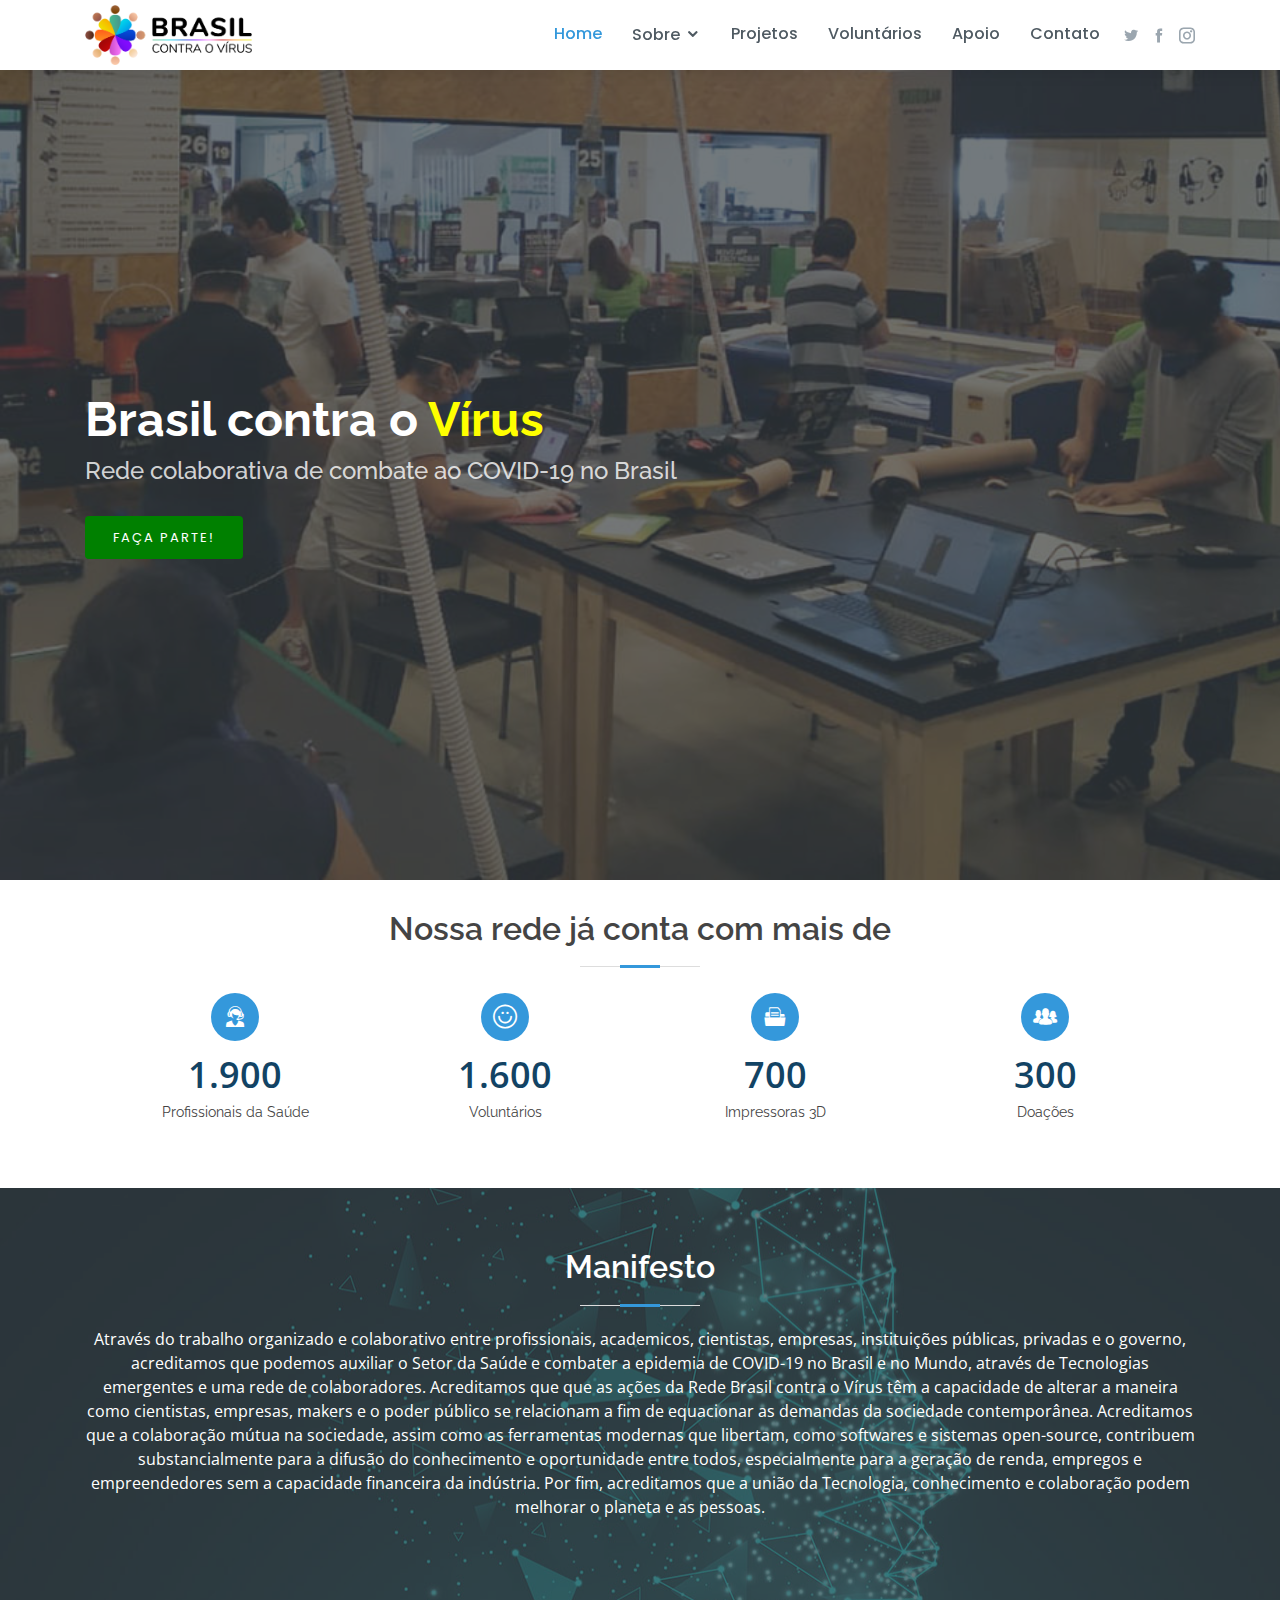
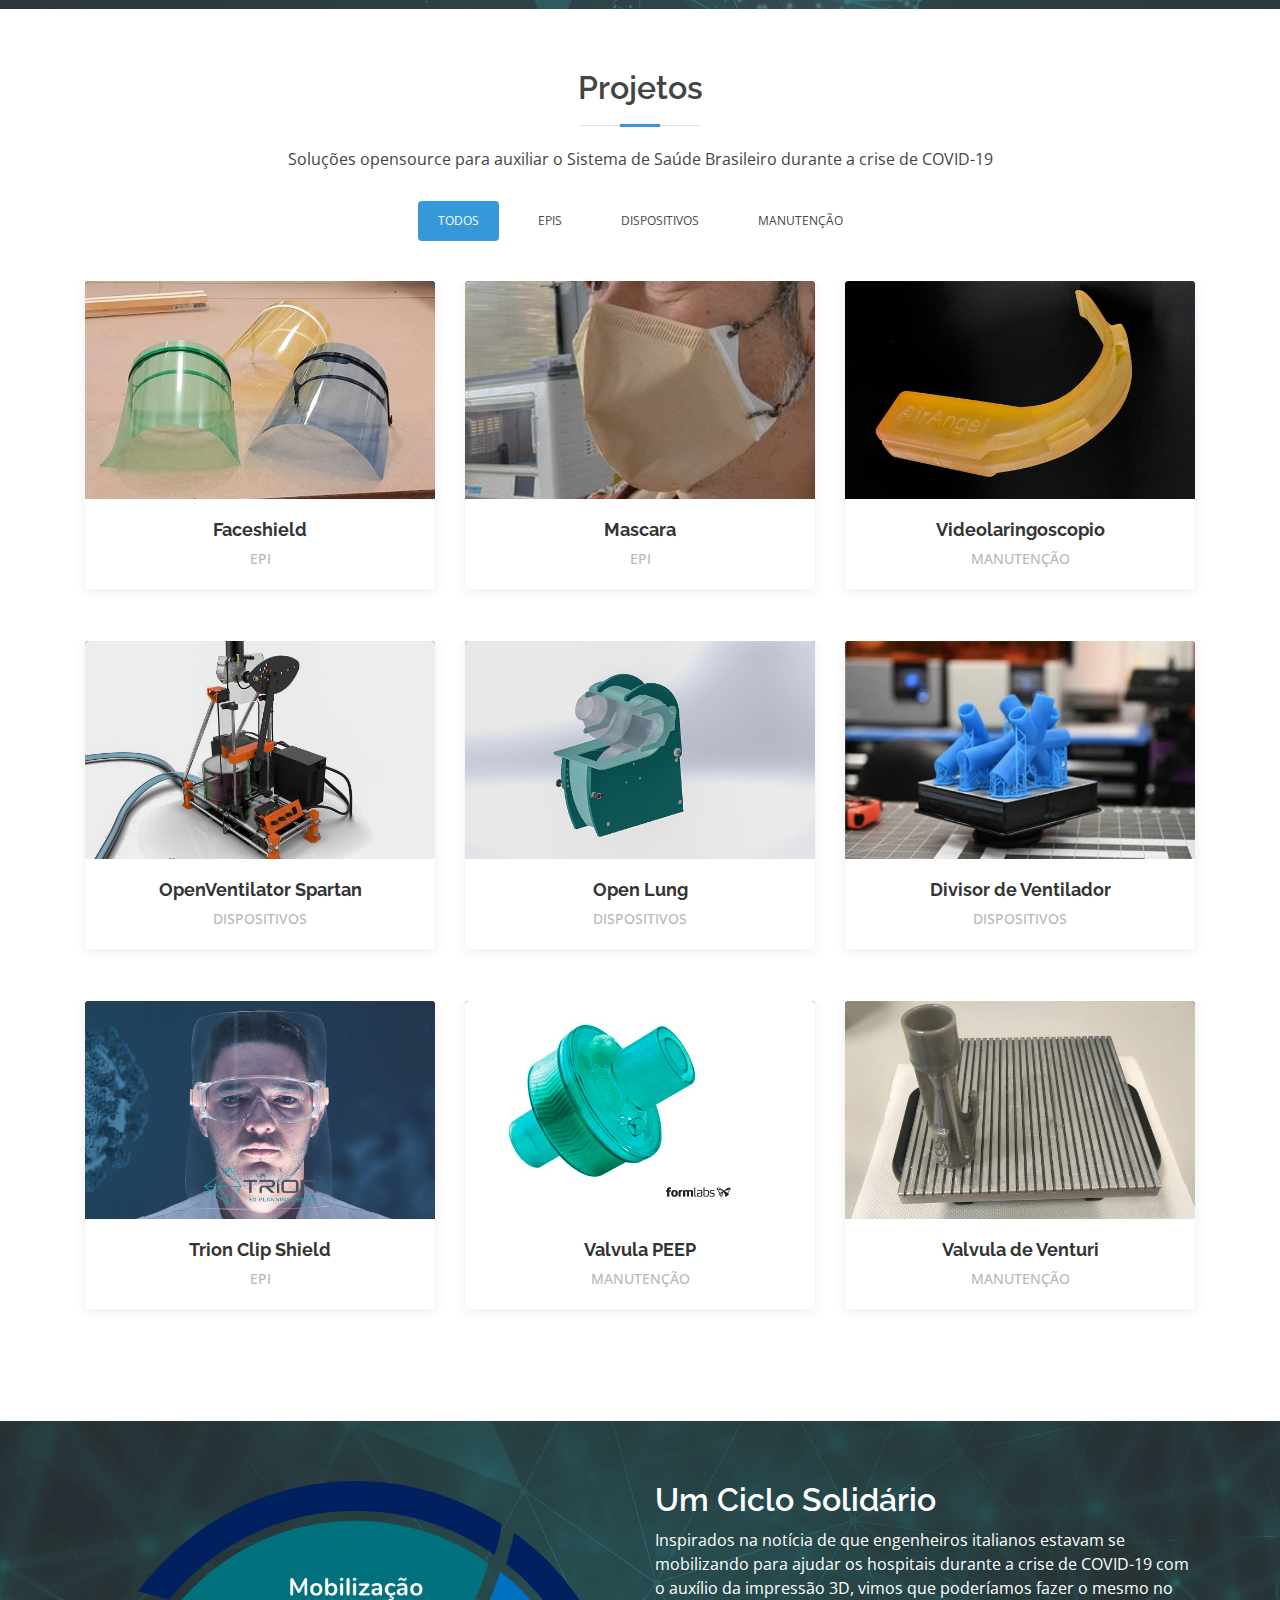
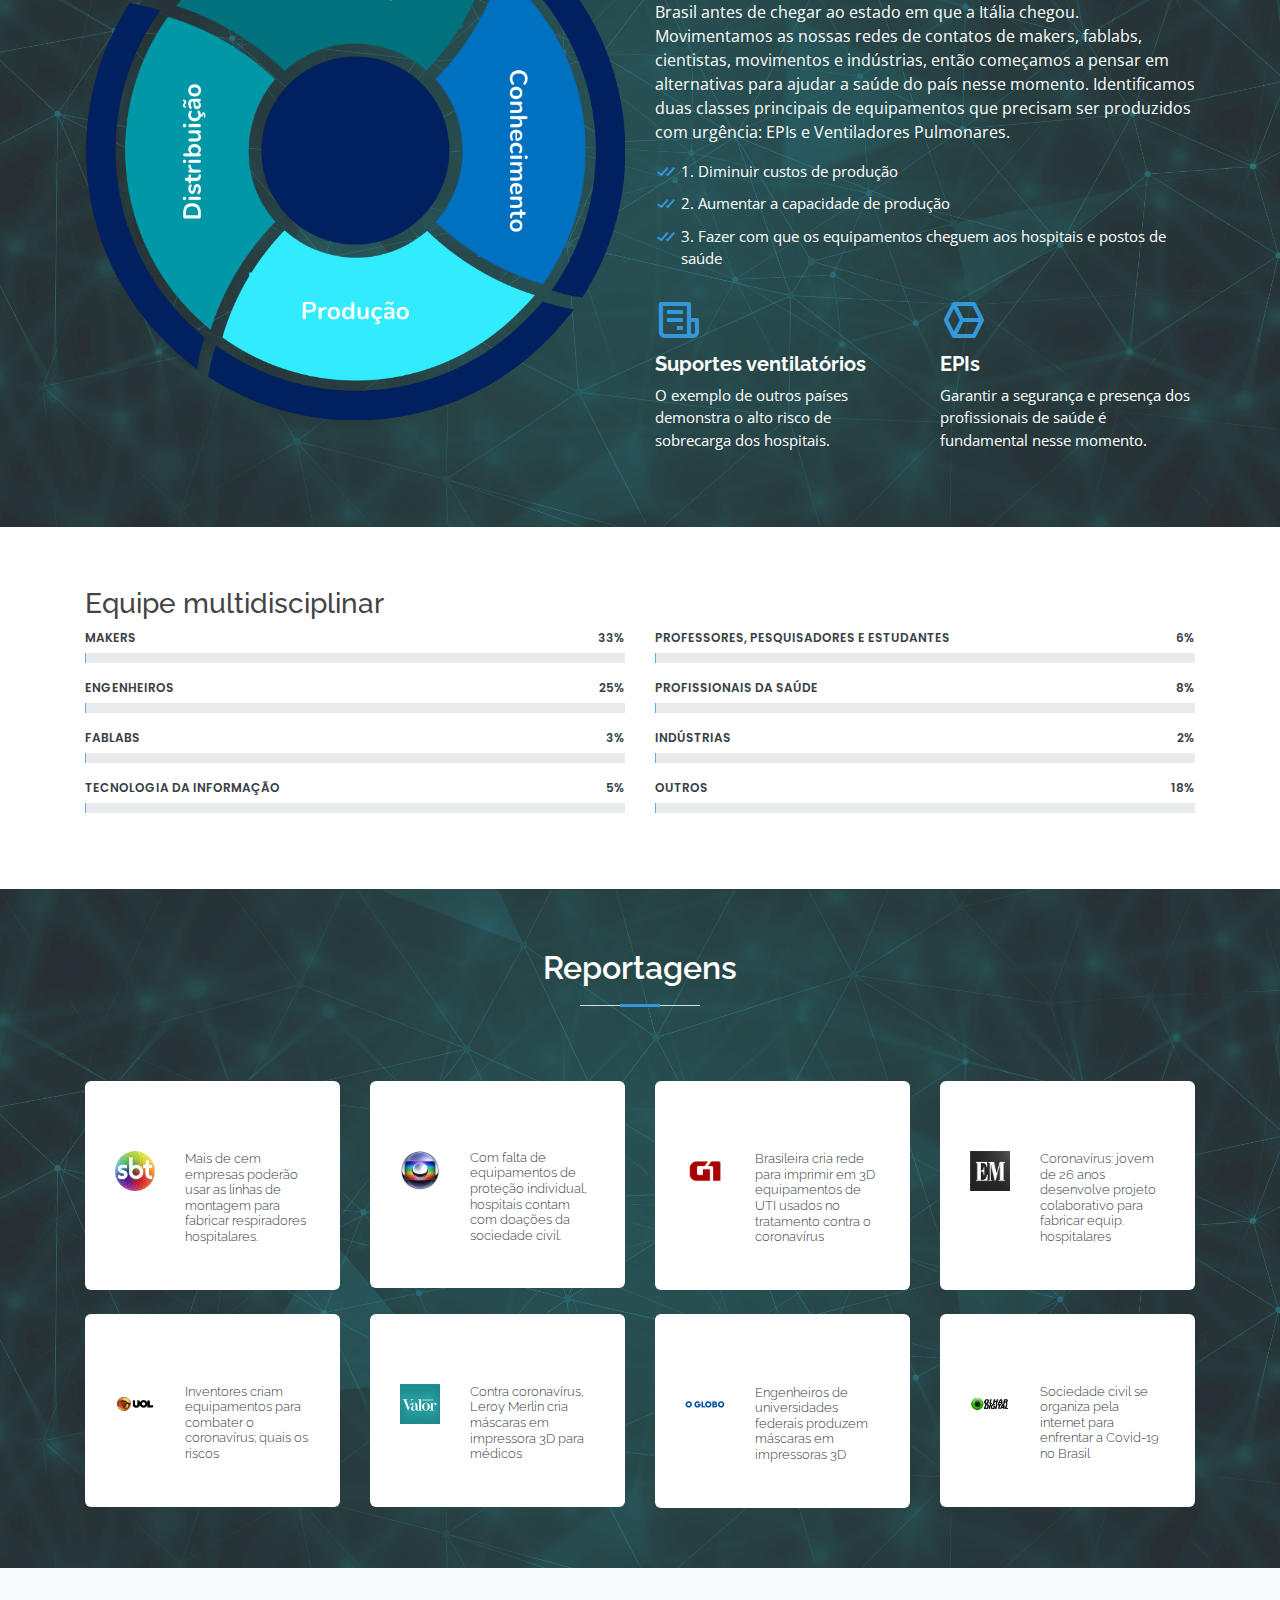
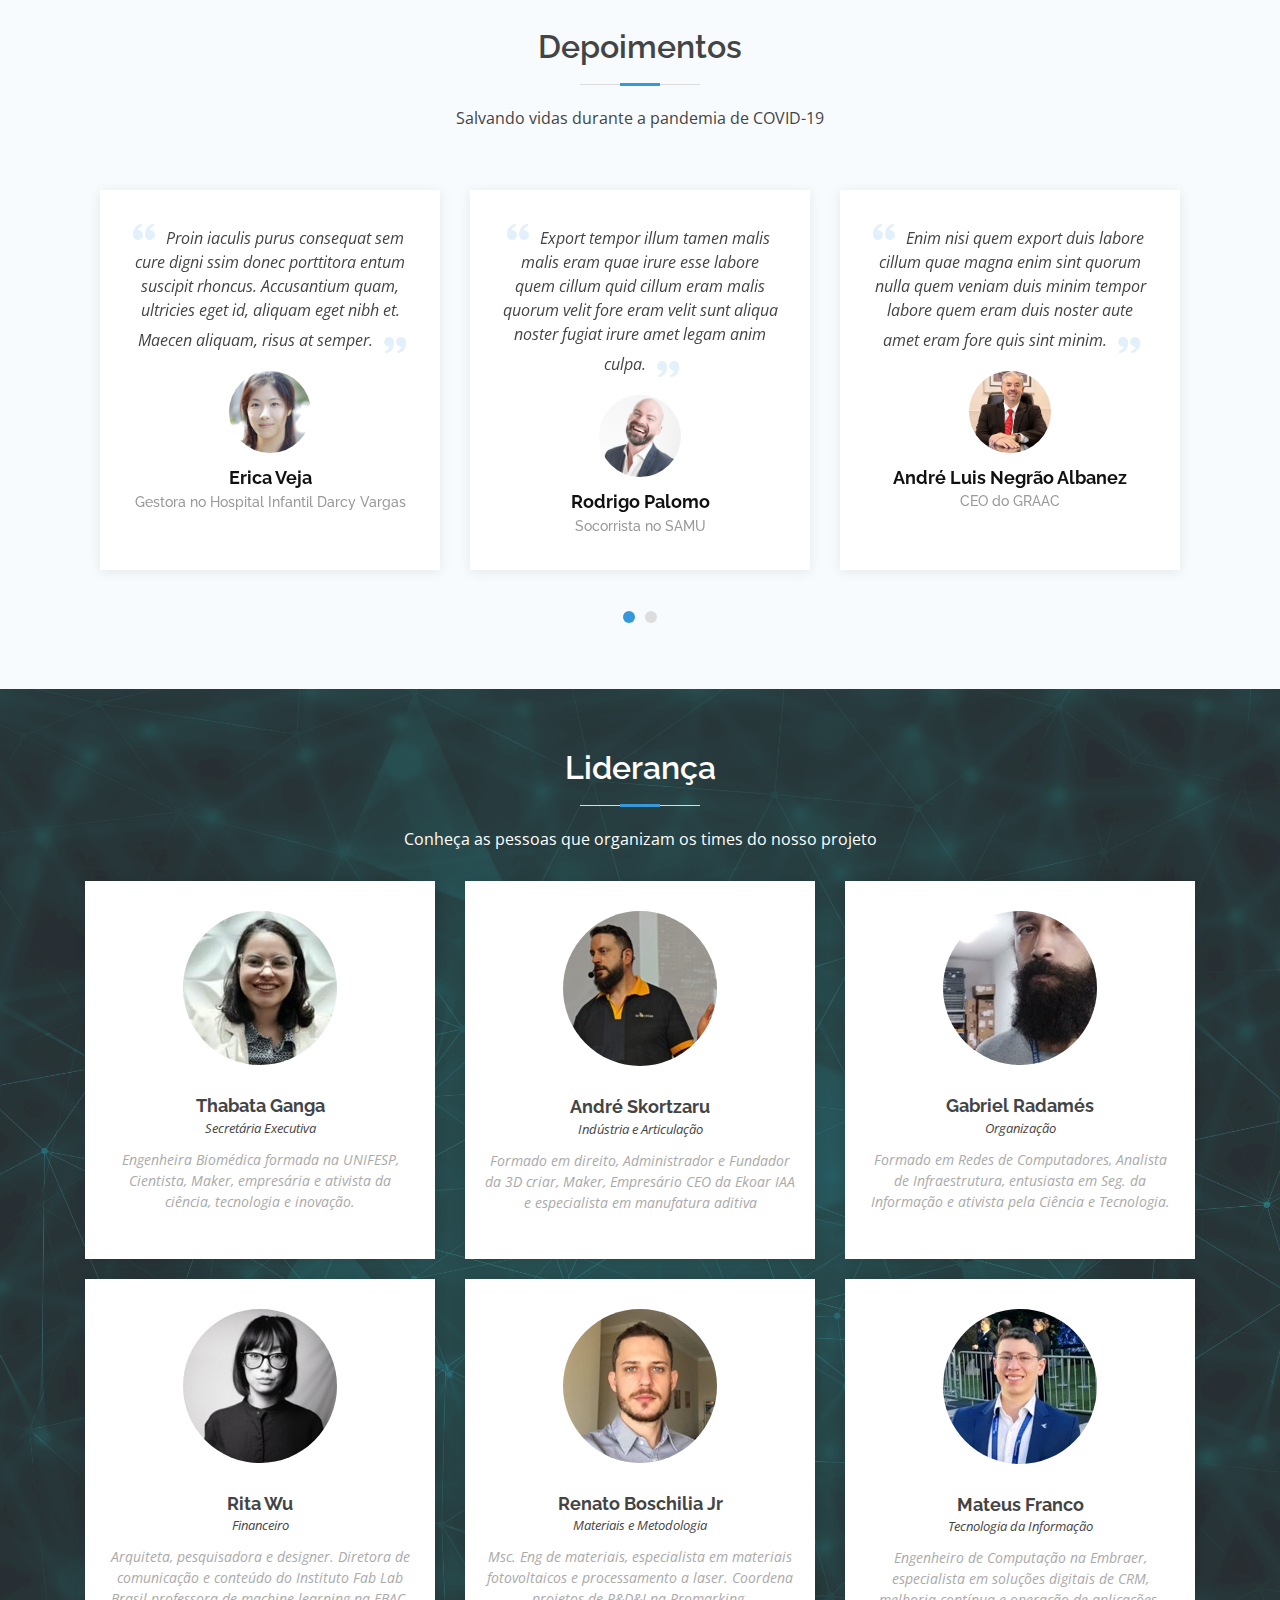
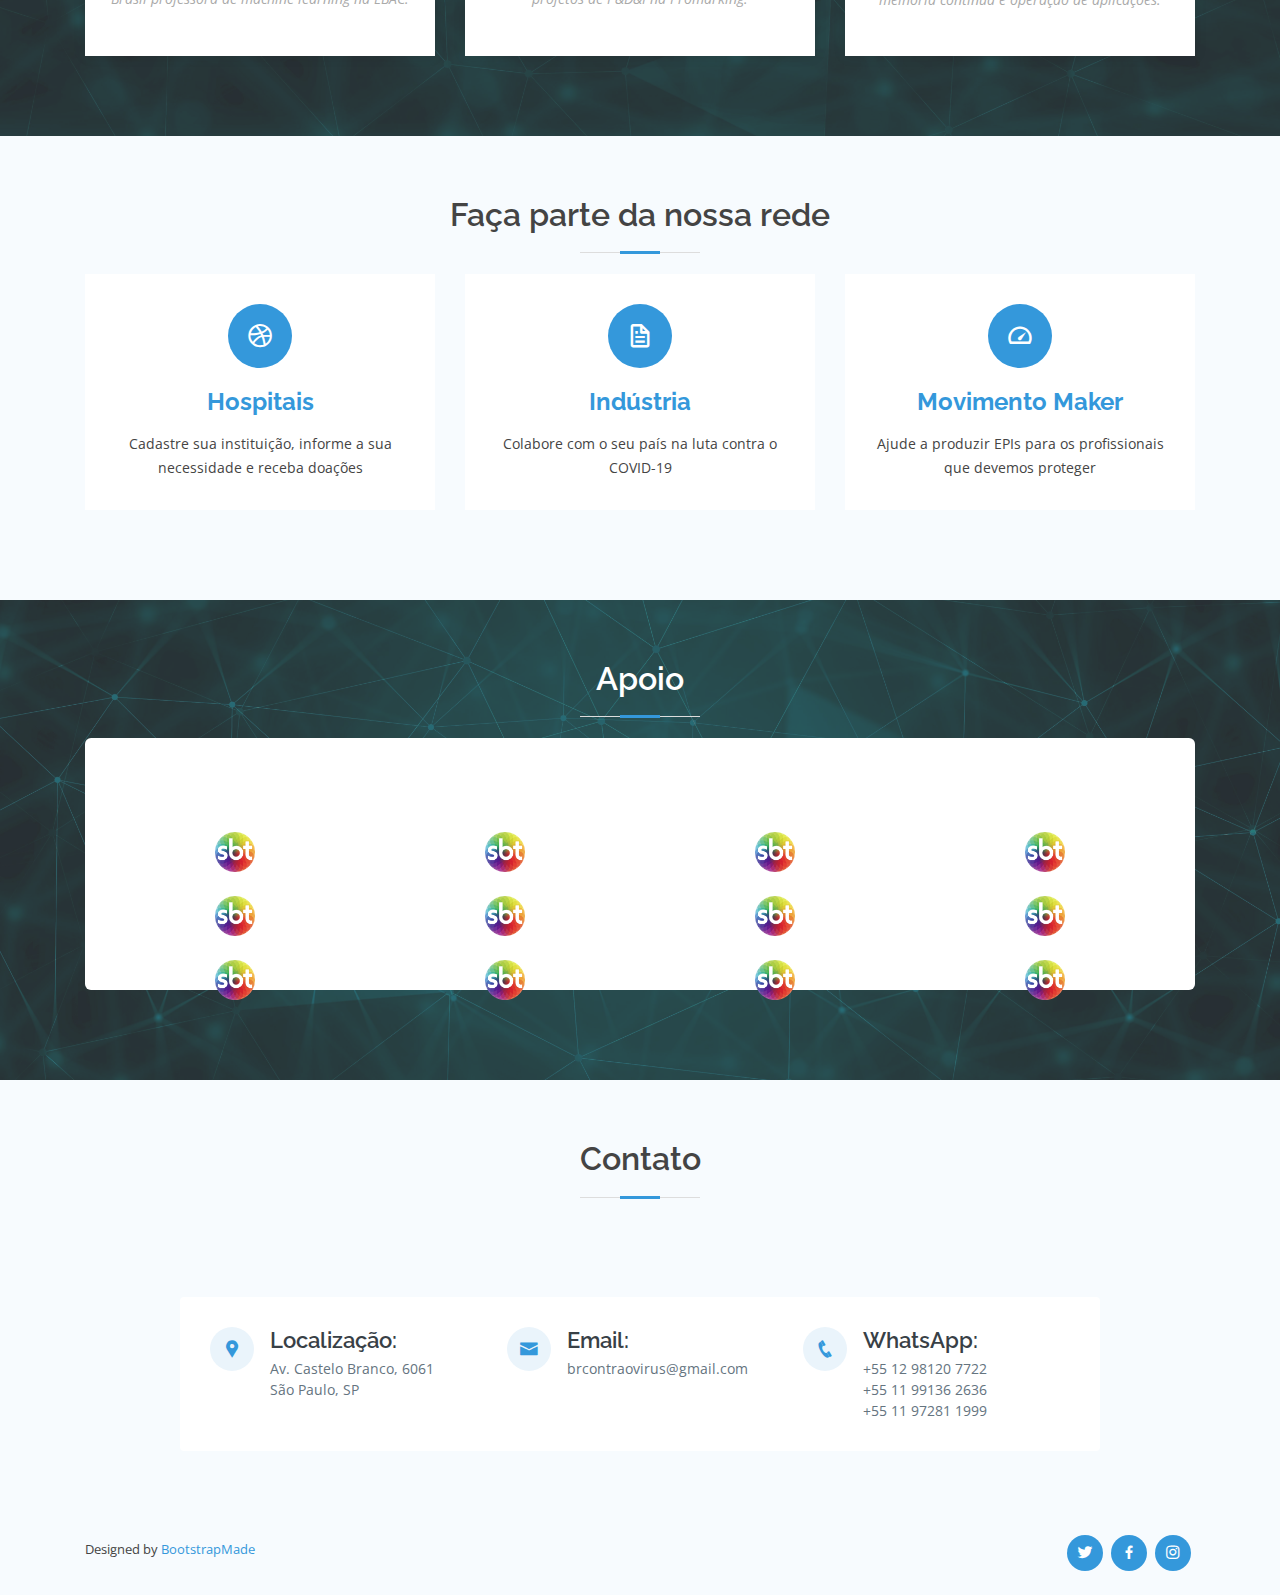
==== index.html @ b806e7dd "primeiro commit" ====
<!DOCTYPE html>
<html lang="en">

<head>
  <meta charset="utf-8">
  <meta content="width=device-width, initial-scale=1.0" name="viewport">

  <title>Lumia Bootstrap Template - Index</title>
  <meta content="" name="descriptison">
  <meta content="" name="keywords">

  <!-- Favicons -->
  <link href="assets/img/favicon.png" rel="icon">
  <link href="assets/img/apple-touch-icon.png" rel="apple-touch-icon">

  <!-- Google Fonts -->
  <link href="https://fonts.googleapis.com/css?family=Open+Sans:300,300i,400,400i,600,600i,700,700i|Raleway:300,300i,400,400i,500,500i,600,600i,700,700i|Poppins:300,300i,400,400i,500,500i,600,600i,700,700i" rel="stylesheet">

  <!-- Vendor CSS Files -->
  <link href="assets/vendor/bootstrap/css/bootstrap.min.css" rel="stylesheet">
  <link href="assets/vendor/icofont/icofont.min.css" rel="stylesheet">
  <link href="assets/vendor/boxicons/css/boxicons.min.css" rel="stylesheet">
  <link href="assets/vendor/animate.css/animate.min.css" rel="stylesheet">
  <link href="assets/vendor/venobox/venobox.css" rel="stylesheet">
  <link href="assets/vendor/owl.carousel/assets/owl.carousel.min.css" rel="stylesheet">

  <!-- Template Main CSS File -->
  <link href="assets/css/style.css" rel="stylesheet">

  <!-- =======================================================
  * Template Name: Lumia - v2.0.0
  * Template URL: https://bootstrapmade.com/lumia-bootstrap-business-template/
  * Author: BootstrapMade.com
  * License: https://bootstrapmade.com/license/
  ======================================================== -->
</head>

<body>

  <!-- ======= Header ======= -->
  <header id="header" class="fixed-top d-flex align-items-center">
    <div class="container d-flex align-items-center">

      <div class="logo mr-auto">

        <!-- Uncomment below if you prefer to use an image logo -->
        <a href="index.html"><img src="assets/img/logo_2.png" alt="" class="img-fluid"></a>
      </div>

      <nav class="nav-menu d-none d-lg-block">
        <ul>
          <li class="active"><a href="#header">Home</a></li>
          <li class="drop-down"><a href="">Sobre</a>
            <ul>
              <li><a href="#numeros">Números</a></li>
              <li><a href="#manifesto">Manifesto</a></li>
              <li><a href="#testimonials">Depoimentos</a></li>
              <li><a href="#team">Time</a></li>
            </ul>
          <li><a href="#projetos">Projetos</a></li>
          <li><a href="#voluntarios">Voluntários</a></li>
          <li><a href="#apoio">Apoio</a></li>  
          <li><a href="#contato">Contato</a></li>

        </ul>
      </nav><!-- .nav-menu -->

      <div class="header-social-links">
        <a href="https://twitter.com/brcontraovirus" target="_blank" class="twitter"><i class="icofont-twitter"></i></a>
        <a href="https://www.facebook.com/Brcontraovirus" target="_blank" class="facebook"><i class="icofont-facebook"></i></a>
        <a href="https://www.instagram.com/brcontraovirus/" target="_blank" class="instagram"><i class="icofont-instagram"></i></a>
      </div>

    </div>
  </header><!-- End Header -->

  <!-- ======= Hero Section ======= -->
  <section id="hero" class="d-flex flex-column justify-content-center align-items-center">
    <div class="container text-center text-md-left" data-aos="fade-up">
      <h1>Brasil contra o <span>Vírus</span></h1>
      <h2>Rede colaborativa de combate ao COVID-19 no Brasil</h2>
      <a href="#voluntarios" class="btn-get-started scrollto">Faça parte!</a>
    </div>
  </section><!-- End Hero -->

  <main id="main">

    <!-- Numeros -->

    <section id="numeros" class="counts ">
      <div class="container">
        <div class="container">
          <div class="section-title" id="números">
            <h2>Nossa rede já conta com mais de</h2>
          </div>
        <div class="container">

          <div class="row">

            <div class="col-lg-3 col-6 mt-5 mt-lg-0">
              <div class="count-box">
                <i class="icofont-live-support"></i>
                <span data-toggle="counter-up">1.900</span>
                <p>Profissionais da Saúde</p>
              </div>
            </div>

            <div class="col-lg-3 col-6">
              <div class="count-box">
                <i class="icofont-simple-smile"></i>
                <span data-toggle="counter-up">1.600</span>
                <p>Voluntários</p>
              </div>
            </div>

            <div class="col-lg-3 col-6">
              <div class="count-box">
                <i class="icofont-document-folder"></i>
                <span data-toggle="counter-up">700</span>
                <p>Impressoras 3D</p>
              </div>
            </div>

            <div class="col-lg-3 col-6 mt-5 mt-lg-0">
              <div class="count-box">
                <i class="icofont-users-alt-5"></i>
                <span data-toggle="counter-up">300</span>
                <p>Doações</p>
              </div>
            </div>
          </div>
        </div>
      </div>
    </section>

    <!-- Fim dos números -->

    <!-- ======= Manifesto ======= -->
    <section id="manifesto" class="manifesto">
      <div class="container">

        <div class="section-title">
          <h2>Manifesto</h2>
          <p>Através do trabalho organizado e colaborativo entre profissionais, academicos, 
            cientistas, empresas, instituições públicas, privadas e o governo, acreditamos 
            que podemos auxiliar o Setor da Saúde e combater a epidemia de COVID-19 no Brasil 
            e no Mundo, através de Tecnologias emergentes e uma rede de colaboradores. 
            Acreditamos que que as ações da Rede Brasil contra o Vírus têm a capacidade 
            de alterar a maneira como cientistas, empresas, makers e o poder público se relacionam
            a fim de equacionar as demandas da sociedade contemporânea. Acreditamos que a 
            colaboração mútua na sociedade, assim como as ferramentas modernas que libertam, 
            como softwares e sistemas open-source, contribuem substancialmente para a difusão 
            do conhecimento e oportunidade entre todos, especialmente para a geração de renda, 
            empregos e empreendedores sem a capacidade financeira da indústria. 
            Por fim, acreditamos que a união da Tecnologia, conhecimento e colaboração 
            podem melhorar o planeta e as pessoas.</p>
        </div>
      </div>
    </section><!-- Manifesto -->

     <!-- ======= Projetos ======= -->
     <section id="projetos" class="portfolio">
      <div class="container">

        <div class="section-title">
          <h2>Projetos</h2>
          <p>Soluções opensource para auxiliar o Sistema de Saúde Brasileiro durante a crise de COVID-19</p>
        </div>

        <div class="row">
          <div class="col-lg-12">
            <ul id="portfolio-flters">
              <li data-filter="*" class="filter-active">Todos</li>
              <li data-filter=".filter-app">EPIs</li>
              <li data-filter=".filter-card">Dispositivos</li>
              <li data-filter=".filter-web">Manutenção</li>
            </ul>
          </div>
        </div>

        <div class="row portfolio-container">

          <div class="col-lg-4 col-md-6 portfolio-item filter-app wow fadeInUp">
            <div class="portfolio-wrap">
              <figure>
                <img src="assets/img/portfolio/faceshield.jpg" class="img-fluid" alt="">
                <a href="assets/img/portfolio/faceshield.jpg" data-gall="portfolioGallery" class="link-preview venobox" title="Preview"><i class="bx bx-plus"></i></a>
                <a href="portfolio-details.html" class="link-details" title="More Details"><i class="bx bx-link"></i></a>
              </figure>

              <div class="portfolio-info">
                <h4><a href="portfolio-details.html">Faceshield</a></h4>
                <p>EPI</p>
              </div>
            </div>
          </div>

          <div class="col-lg-4 col-md-6 portfolio-item filter-app wow fadeInUp" data-wow-delay="0.1s">
            <div class="portfolio-wrap">
              <figure>
                <img src="assets/img/portfolio/mascara.jpg" class="img-fluid" alt="">
                <a href="assets/img/portfolio/mascara.jpg" class="link-preview venobox" data-gall="portfolioGallery" title="Preview"><i class="bx bx-plus"></i></a>
                <a href="portfolio-details.html" class="link-details" title="More Details"><i class="bx bx-link"></i></a>
              </figure>

              <div class="portfolio-info">
                <h4><a href="portfolio-details.html">Mascara</a></h4>
                <p>EPI</p>
              </div>
            </div>
          </div>

          <div class="col-lg-4 col-md-6 portfolio-item filter-web wow fadeInUp" data-wow-delay="0.2s">
            <div class="portfolio-wrap">
              <figure>
                <img src="assets/img/portfolio/videolaringo.jpg" class="img-fluid" alt="">
                <a href="assets/img/portfolio/videolaringo.jpg" class="link-preview venobox" data-gall="portfolioGallery" title="Preview"><i class="bx bx-plus"></i></a>
                <a href="portfolio-details.html" class="link-details" title="More Details"><i class="bx bx-link"></i></a>
              </figure>

              <div class="portfolio-info">
                <h4><a href="portfolio-details.html">Videolaringoscopio</a></h4>
                <p>Manutenção</p>
              </div>
            </div>
          </div>

          <div class="col-lg-4 col-md-6 portfolio-item filter-card wow fadeInUp">
            <div class="portfolio-wrap">
              <figure>
                <img src="assets/img/portfolio/spartan.jpg" class="img-fluid" alt="">
                <a href="assets/img/portfolio/spartan.jpg" class="link-preview venobox" data-gall="portfolioGallery" title="Preview"><i class="bx bx-plus"></i></a>
                <a href="portfolio-details.html" class="link-details" title="More Details"><i class="bx bx-link"></i></a>
              </figure>

              <div class="portfolio-info">
                <h4><a href="portfolio-details.html">OpenVentilator Spartan</a></h4>
                <p>Dispositivos</p>
              </div>
            </div>
          </div>

          <div class="col-lg-4 col-md-6 portfolio-item filter-card wow fadeInUp" data-wow-delay="0.1s">
            <div class="portfolio-wrap">
              <figure>
                <img src="assets/img/portfolio/openlung.jpg" class="img-fluid" alt="">
                <a href="assets/img/portfolio/openlung.jpg" class="link-preview venobox" data-gall="portfolioGallery" title="Preview"><i class="bx bx-plus"></i></a>
                <a href="portfolio-details.html" class="link-details" title="More Details"><i class="bx bx-link"></i></a>
              </figure>

              <div class="portfolio-info">
                <h4><a href="portfolio-details.html">Open Lung</a></h4>
                <p>Dispositivos</p>
              </div>
            </div>
          </div>

          <div class="col-lg-4 col-md-6 portfolio-item filter-card wow fadeInUp" data-wow-delay="0.2s">
            <div class="portfolio-wrap">
              <figure>
                <img src="assets/img/portfolio/divisor.jpg" class="img-fluid" alt="">
                <a href="assets/img/portfolio/divisor.jpg" class="link-preview venobox" data-gall="portfolioGallery" title="Preview"><i class="bx bx-plus"></i></a>
                <a href="portfolio-details.html" class="link-details" title="More Details"><i class="bx bx-link"></i></a>
              </figure>

              <div class="portfolio-info">
                <h4><a href="portfolio-details.html">Divisor de Ventilador</a></h4>
                <p>Dispositivos</p>
              </div>
            </div>
          </div>

          <div class="col-lg-4 col-md-6 portfolio-item filter-app wow fadeInUp">
            <div class="portfolio-wrap">
              <figure>
                <img src="assets/img/portfolio/trion.jpg" class="img-fluid" alt="">
                <a href="assets/img/portfolio/trion.jpg" class="link-preview venobox" data-gall="portfolioGallery" title="Preview"><i class="bx bx-plus"></i></a>
                <a href="portfolio-details.html" class="link-details" title="More Details"><i class="bx bx-link"></i></a>
              </figure>

              <div class="portfolio-info">
                <h4><a href="portfolio-details.html">Trion Clip Shield</a></h4>
                <p>EPI</p>
              </div>
            </div>
          </div>

          <div class="col-lg-4 col-md-6 portfolio-item filter-web wow fadeInUp" data-wow-delay="0.1s">
            <div class="portfolio-wrap">
              <figure>
                <img src="assets/img/portfolio/valvula.jpg" class="img-fluid" alt="">
                <a href="assets/img/portfolio/valvula.jpg" class="link-preview venobox" data-gall="portfolioGallery" title="Preview"><i class="bx bx-plus"></i></a>
                <a href="portfolio-details.html" class="link-details" title="More Details"><i class="bx bx-link"></i></a>
              </figure>

              <div class="portfolio-info">
                <h4><a href="portfolio-details.html">Valvula PEEP</a></h4>
                <p>Manutenção</p>
              </div>
            </div>
          </div>

          <div class="col-lg-4 col-md-6 portfolio-item filter-web wow fadeInUp" data-wow-delay="0.2s">
            <div class="portfolio-wrap">
              <figure>
                <img src="assets/img/portfolio/venturi.jpg" class="img-fluid" alt="">
                <a href="assets/img/portfolio/venturi.jpg" class="link-preview venobox" data-gall="portfolioGallery" title="Preview"><i class="bx bx-plus"></i></a>
                <a href="portfolio-details.html" class="link-details" title="More Details"><i class="bx bx-link"></i></a>
              </figure>

              <div class="portfolio-info">
                <h4><a href="portfolio-details.html">Valvula de Venturi</a></h4>
                <p>Manutenção</p>
              </div>
            </div>
          </div>

        </div>

      </div>
    </section><!-- End Portfolio Section -->

    <!-- ======= About Section ======= -->
    <section id="about" class="about">
      <div class="container">

        <div class="row">
          <div class="col-lg-6">
            <img src="assets/img/ciclo2.png" class="img-fluid" alt="">
          </div>
          <div class="col-lg-6 pt-4 pt-lg-0">
            <h3>Um Ciclo Solidário</h3>
            <p>
              Inspirados na notícia de que engenheiros italianos estavam se mobilizando para ajudar os hospitais durante a crise de COVID-19 com o auxílio da impressão 3D, vimos  que poderíamos fazer o mesmo no Brasil antes de chegar ao estado em que a Itália chegou. 
              Movimentamos as nossas redes de contatos de makers, fablabs, cientistas, movimentos e indústrias, então começamos a pensar em alternativas para ajudar a saúde do país nesse momento.
              Identificamos duas classes principais de equipamentos que precisam ser produzidos com urgência: EPIs e Ventiladores Pulmonares.

            </p>
            <ul>
              <li><i class="bx bx-check-double"></i> 1. Diminuir custos de produção </li>
              <li><i class="bx bx-check-double"></i> 2. Aumentar a capacidade de produção</li>
              <li><i class="bx bx-check-double"></i> 3. Fazer com que os equipamentos cheguem aos hospitais e postos de saúde</li>
            </ul>
            <div class="row icon-boxes">
              <div class="col-md-6">
                <i class="bx bx-receipt"></i>
                <h4>Suportes ventilatórios</h4>
                <p>O exemplo de outros países demonstra o alto risco de sobrecarga dos hospitais.</p>
              </div>
              <div class="col-md-6 mt-4 mt-md-0">
                <i class="bx bx-cube-alt"></i>
                <h4>EPIs</h4>
                <p>Garantir a segurança e presença dos profissionais de saúde é fundamental nesse momento.</p>
              </div>
            </div>
          </div>
        </div>

      </div>
    </section><!-- End About Section -->

    <!-- ======= Skills Section ======= -->
    <section id="skills" class="skills">
      <div class="container">
        <h3>Equipe multidisciplinar</h3>

        <div class="row skills-content">

          <div class="col-lg-6">

            <div class="progress">
              <span class="skill">Makers <i class="val">33%</i></span>
              <div class="progress-bar-wrap">
                <div class="progress-bar" role="progressbar" aria-valuenow="33" aria-valuemin="0" aria-valuemax="100"></div>
              </div>
            </div>

            <div class="progress">
              <span class="skill">Engenheiros <i class="val">25%</i></span>
              <div class="progress-bar-wrap">
                <div class="progress-bar" role="progressbar" aria-valuenow="25" aria-valuemin="0" aria-valuemax="100"></div>
              </div>
            </div>

            <div class="progress">
              <span class="skill">Fablabs <i class="val">3%</i></span>
              <div class="progress-bar-wrap">
                <div class="progress-bar" role="progressbar" aria-valuenow="3" aria-valuemin="0" aria-valuemax="100"></div>
              </div>
            </div>

            <div class="progress">
              <span class="skill">Tecnologia da Informação <i class="val">5%</i></span>
              <div class="progress-bar-wrap">
                <div class="progress-bar" role="progressbar" aria-valuenow="5" aria-valuemin="0" aria-valuemax="100"></div>
              </div>
            </div>

          </div>

          <div class="col-lg-6">

            <div class="progress">
              <span class="skill">Professores, Pesquisadores e Estudantes<i class="val">6%</i></span>
              <div class="progress-bar-wrap">
                <div class="progress-bar" role="progressbar" aria-valuenow="6" aria-valuemin="0" aria-valuemax="100"></div>
              </div>
            </div>

            <div class="progress">
              <span class="skill">Profissionais da Saúde <i class="val">8%</i></span>
              <div class="progress-bar-wrap">
                <div class="progress-bar" role="progressbar" aria-valuenow="8" aria-valuemin="0" aria-valuemax="100"></div>
              </div>
            </div>

            <div class="progress">
              <span class="skill">Indústrias <i class="val">2%</i></span>
              <div class="progress-bar-wrap">
                <div class="progress-bar" role="progressbar" aria-valuenow="2" aria-valuemin="0" aria-valuemax="100"></div>
              </div>
            </div>

            <div class="progress">
              <span class="skill">Outros <i class="val">18%</i></span>
              <div class="progress-bar-wrap">
                <div class="progress-bar" role="progressbar" aria-valuenow="18" aria-valuemin="0" aria-valuemax="100"></div>
              </div>
            </div>

          </div>

        </div>

      </div>
    </section><!-- End Skills Section -->

    <!-- ======= Services Section ======= -->
    <section id="services" class="services section-bg">
      <div class="container">

        <div class="section-title">
          <h2>Reportagens</h2>
        </div>

        <div class="row">
          <div class="col-md-3 mt-4">
            <div class="icon-box">
              <img src="assets/img/midia/sbt.png" class = "logom">
              <h4><a href="https://www.youtube.com/watch?v=OF2Yl3a8rLo" target="_blank">Mais de cem empresas poderão usar as linhas de montagem para fabricar respiradores hospitalares.</a></h4>
            </div>
          </div>
          <div class="col-md-3 mt-4">
            <div class="icon-box">
              <img src="assets/img/midia/globo.png" class = "logom">
              <h4><a href="https://globoplay.globo.com/v/8446779/" target="_blank">Com falta de equipamentos de proteção individual, hospitais contam com doações da sociedade civil.</a></h4>
            </div>
          </div>
          <div class="col-md-3 mt-4">
            <div class="icon-box">
              <img src="assets/img/midia/g1.png" class = "logom">	
              <h4><a href="https://g1.globo.com/bemestar/coronavirus/noticia/2020/03/20/brasileira-cria-rede-para-imprimir-em-3d-equipamentos-de-uti-usados-no-tratamento-contra-o-coronavirus.ghtml" target="_blank">Brasileira cria rede para imprimir em 3D equipamentos de UTI usados no tratamento contra o coronavírus</a></h4>
            </div>
          </div>
          <div class="col-md-3 mt-4">
            <div class="icon-box">
              <img src="assets/img/midia/em.png" class = "logom">	
              <h4><a href="https://www.em.com.br/app/noticia/nacional/2020/03/23/interna_nacional,1131640/coronavirus-jovem-de-26-anos-desenvolve-projeto-colaborativo-para-fab.shtml" target="_blank" >Coronavírus: jovem de 26 anos desenvolve projeto colaborativo para fabricar equip. hospitalares</a></h4>
            </div>
          </div>
          <div class="col-md-3 mt-4">
            <div class="icon-box">
              <img src="assets/img/midia/uol.png" class = "logom">
              <h4><a href="https://www.uol.com.br/tilt/colunas/ricardo-cavallini/2020/03/24/inventores-criam-equipamentos-para-combater-o-coronavirus-quais-os-riscos.html" target="_blank">Inventores criam equipamentos para combater o coronavírus; quais os riscos</a></h4>
              
            </div>
          </div>
          <div class="col-md-3 mt-4">
            <div class="icon-box">
              <img src="assets/img/midia/valor.png" class = "logom">
              <h4><a href="https://valorinveste.globo.com/mercados/renda-variavel/empresas/noticia/2020/04/01/contra-coronavirus-leroy-merlin-cria-mascaras-em-impressora-3d-para-medicos.ghtml" target="_blank">Contra coronavírus, Leroy Merlin cria máscaras em impressora 3D para médicos</a></h4>
              
            </div>
          </div>
          <div class="col-md-3 mt-4">
            <div class="icon-box">
              <img src="assets/img/midia/oglobo.png" class = "logom">
              <h4><a href="https://oglobo.globo.com/sociedade/coronavirus-servico/engenheiros-de-universidades-federais-produzem-mascaras-em-impressoras-3d-24328610" target="_blank">Engenheiros de universidades federais produzem máscaras em impressoras 3D</a></h4>
              
            </div>
          </div>
          <div class="col-md-3 mt-4">
            <div class="icon-box">
              <img src="assets/img/midia/olhardigital.png" class = "logom">
              <h4><a href="https://olhardigital.com.br/coronavirus/noticia/sociedade-civil-se-organiza-para-enfrentar-a-covid-19/98381" target="_blank">Sociedade civil se organiza pela internet para enfrentar a Covid-19 no Brasil</a></h4>
              
            </div>
          </div>
          
        </div>

      </div>
    </section><!-- End Services Section -->

   

    <!-- ======= Testimonials Section ======= -->
    <section id="testimonials" class="testimonials section-bg">
      <div class="container">

        <div class="section-title">
          <h2>Depoimentos</h2>
          <p>Salvando vidas durante a pandemia de COVID-19</p>
        </div>

        <div class="owl-carousel testimonials-carousel">

          <div class="testimonial-item">
            <p>
              <i class="bx bxs-quote-alt-left quote-icon-left"></i>
              Proin iaculis purus consequat sem cure digni ssim donec porttitora entum suscipit rhoncus. Accusantium quam, ultricies eget id, aliquam eget nibh et. Maecen aliquam, risus at semper.
              <i class="bx bxs-quote-alt-right quote-icon-right"></i>
            </p>
            <img src="assets/img/testimonials/testimonials-2.jpg" class="testimonial-img" alt="">
            <h3>Erica Veja</h3>
            <h4>Gestora no Hospital Infantil Darcy Vargas</h4>
          </div>

          <div class="testimonial-item">
            <p>
              <i class="bx bxs-quote-alt-left quote-icon-left"></i>
              Export tempor illum tamen malis malis eram quae irure esse labore quem cillum quid cillum eram malis quorum velit fore eram velit sunt aliqua noster fugiat irure amet legam anim culpa.
              <i class="bx bxs-quote-alt-right quote-icon-right"></i>
            </p>
            <img src="assets/img/testimonials/testimonials-1.jpg" class="testimonial-img" alt="">
            <h3>Rodrigo Palomo</h3>
            <h4>Socorrista no SAMU</h4>
          </div>

          <div class="testimonial-item">
            <p>
              <i class="bx bxs-quote-alt-left quote-icon-left"></i>
              Enim nisi quem export duis labore cillum quae magna enim sint quorum nulla quem veniam duis minim tempor labore quem eram duis noster aute amet eram fore quis sint minim.
              <i class="bx bxs-quote-alt-right quote-icon-right"></i>
            </p>
            <img src="assets/img/testimonials/graac.jpeg" class="testimonial-img" alt="">
            <h3>André Luis Negrão Albanez</h3>
            <h4>CEO do GRAAC</h4>
          </div>

          <div class="testimonial-item">
            <p>
              <i class="bx bxs-quote-alt-left quote-icon-left"></i>
              Fugiat enim eram quae cillum dolore dolor amet nulla culpa multos export minim fugiat minim velit minim dolor enim duis veniam ipsum anim magna sunt elit fore quem dolore labore illum veniam.
              <i class="bx bxs-quote-alt-right quote-icon-right"></i>
            </p>
            <img src="assets/img/testimonials/rodrigo.jpg" class="testimonial-img" alt="">
            <h3>Rodrigo Spillere</h3>
            <h4>Gerente de Inovação da Leroy Merlin</h4>
          </div>

          <div class="testimonial-item">
            <p>
              <i class="bx bxs-quote-alt-left quote-icon-left"></i>
              Quis quorum aliqua sint quem legam fore sunt eram irure aliqua veniam tempor noster veniam enim culpa labore duis sunt culpa nulla illum cillum fugiat legam esse veniam culpa fore nisi cillum quid.
              <i class="bx bxs-quote-alt-right quote-icon-right"></i>
            </p>
            <img src="assets/img/testimonials/carlos.jpeg" class="testimonial-img" alt="">
            <h3>Carlos Amianti</h3>
            <h4>CEO na Renil do Brasil</h4>
          </div>

          <div class="testimonial-item">
            <p>
              <i class="bx bxs-quote-alt-left quote-icon-left"></i>
              Quis quorum aliqua sint quem legam fore sunt eram irure aliqua veniam tempor noster veniam enim culpa labore duis sunt culpa nulla illum cillum fugiat legam esse veniam culpa fore nisi cillum quid.
              <i class="bx bxs-quote-alt-right quote-icon-right"></i>
            </p>
            <img src="assets/img/testimonials/sarah.jpeg" class="testimonial-img" alt="">
            <h3>Sarah de Sá Fernandes</h3>
            <h4>Coordenadora de Sistemas na CPTM</h4>
          </div>

        </div>

      </div>
    </section><!-- End Testimonials Section -->

    <!-- ======= Team Section ======= -->
    <section id="team" class="team">
      <div class="container">

        <div class="section-title">
          <h2>Liderança</h2>
          <p class="titleteam">Conheça as pessoas que organizam os times do nosso projeto</p>
        </div>

        <div class="row">
          <div class="col-lg-4 col-md-6 d-flex align-items-stretch">
            <div class="member">
              <img src="assets/img/team/thabata.jpg" alt="">
              <h4>Thabata Ganga</h4>
              <span>Secretária Executiva</span>
              <p>
                Engenheira Biomédica formada na UNIFESP, Cientista, Maker, empresária e ativista da ciência, tecnologia e inovação.
              </p>
            </div>
          </div>

          <div class="col-lg-4 col-md-6 d-flex align-items-stretch">
            <div class="member">
              <img src="assets/img/team/andre.jpg" alt="">
              <h4>André Skortzaru</h4>
              <span>Indústria e Articulação</span>
              <p>
                Formado em direito, Administrador e Fundador da 3D criar, Maker, Empresário CEO da Ekoar IAA e especialista em manufatura aditiva
              </p>
            </div>
          </div>

          <div class="col-lg-4 col-md-6 d-flex align-items-stretch">
            <div class="member">
              <img src="assets/img/team/gabriel.jpg" alt="">
              <h4>Gabriel Radamés</h4>
              <span>Organização</span>
              <p>
                Formado em Redes de Computadores, Analista de Infraestrutura, entusiasta em Seg. da Informação e ativista pela Ciência e Tecnologia.
              </p>
            </div>
          </div>

          <div class="col-lg-4 col-md-6 d-flex align-items-stretch">
            <div class="member">
              <img src="assets/img/team/rita.jpg" alt="">
              <h4>Rita Wu</h4>
              <span>Financeiro</span>
              <p>
                Arquiteta, pesquisadora e designer. Diretora de comunicação e conteúdo do Instituto Fab Lab Brasil professora de machine learning na EBAC.
              </p>
            </div>
          </div>

          <div class="col-lg-4 col-md-6 d-flex align-items-stretch">
            <div class="member">
              <img src="assets/img/team/renato.jpg" alt="">
              <h4>Renato Boschilia Jr</h4>
              <span>Materiais e Metodologia</span>
              <p>
                Msc. Eng de materiais, especialista em materiais fotovoltaicos e processamento a laser. Coordena projetos de P&D&I na Promarking.
              </p>
              
            </div>
          </div>

          <div class="col-lg-4 col-md-6 d-flex align-items-stretch">
            <div class="member">
              <img src="assets/img/team/mateus.jpg" alt="">
              <h4>Mateus Franco</h4>
              <span>Tecnologia da Informação</span>
              <p>
                Engenheiro de Computação na Embraer, especialista em soluções digitais de CRM, melhoria contínua e operação de aplicações.
              </p>
              
            </div>
          </div>

        </div>

      </div>
    </section><!-- End Team Section -->

    <!-- ======= Voluntarios ======= -->
    <section id="voluntarios" class="what-we-do contact section-bg">
      <div class="container">

        <div class="section-title">
          <h2>Faça parte da nossa rede</h2>
          
          <div class="row">
            <div id="divlink" onclick="window.open('https://docs.google.com/forms/d/12OlBBigbMaTyEXwPIPfjBoi9WQxq43w8QLoPcsZCjVA/viewform?edit_requested=true'), '_blank'" class="col-lg-4 col-md-6 d-flex align-items-stretch">
              <div class="hospital icon-box">
                <div class="icon"><i class="bx bxl-dribbble"></i></div>
                <h4><a href="">Hospitais</a></h4>
                <p>Cadastre sua instituição, informe a sua necessidade e receba doações</p>
              </div>
            </div>
        
            <div class="col-lg-4 col-md-6 d-flex align-items-stretch mt-4 mt-md-0">
              <div id="divlink" onclick="window.open('https://docs.google.com/forms/d/e/1FAIpQLSdwCS1CpmC-lmT_qUbxiGSoN6NeWYsqo9WQlcL_nzMjHeX6ZA/viewform'), '_blank'" class="industria icon-box">
                <div class="icon"><i class="bx bx-file"></i></div>
                <h4><a href="">Indústria</a></h4>
                <p>Colabore com o seu país na luta contra o COVID-19</p>
              </div>
            </div>
        
            <div class="col-lg-4 col-md-6 d-flex align-items-stretch mt-4 mt-lg-0">
              <div id="divlink" onclick="window.open('https://docs.google.com/forms/d/e/1FAIpQLSd5unknOxYx1mVMeNJaVRT8P5Ux2cP2-M6s8AMm7G9hk_q4Pg/viewform'), '_blank'" class="maker icon-box">
                <div class="icon"><i class="bx bx-tachometer"></i></div>
                <h4><a href="">Movimento Maker</a></h4>
                <p>Ajude a produzir EPIs para os profissionais que devemos proteger</p>
              </div>
            </div>
          </div>
        </div>

      </div>
    </section><!-- Voluntários -->

    <!--Apoio-->
    <section id="apoio" class="apoio section-bg">
      <div class="container">
        <div class="section-title">
          <h2>Apoio</h2>

          <div class = "board">

            <div class="row">
              <div class="col-md-3 mt-4">
                <img src="assets/img/midia/sbt.png" class="logom">
              </div>
              <div class="col-md-3 mt-4">
                <img src="assets/img/midia/sbt.png" class="logom">
              </div>
              <div class="col-md-3 mt-4">
                <img src="assets/img/midia/sbt.png" class="logom">
              </div>
              <div class="col-md-3 mt-4">
                <img src="assets/img/midia/sbt.png" class="logom">
              </div>
              <div class="col-md-3 mt-4">
                <img src="assets/img/midia/sbt.png" class="logom">
              </div>
              <div class="col-md-3 mt-4">
                <img src="assets/img/midia/sbt.png" class="logom">
              </div>
              <div class="col-md-3 mt-4">
                <img src="assets/img/midia/sbt.png" class="logom">
              </div>
              <div class="col-md-3 mt-4">
                <img src="assets/img/midia/sbt.png" class="logom">
              </div>
              <div class="col-md-3 mt-4">
                <img src="assets/img/midia/sbt.png" class="logom">
              </div>
              <div class="col-md-3 mt-4">
                <img src="assets/img/midia/sbt.png" class="logom">
              </div>
              <div class="col-md-3 mt-4">
                <img src="assets/img/midia/sbt.png" class="logom">
              </div>
              <div class="col-md-3 mt-4">
                <img src="assets/img/midia/sbt.png" class="logom">
              </div>
              
            </div>

          </div>
          
        </div>
      </div>
    </section>

    <!-- ======= Contact Section ======= -->
    <section id="contato" class="contact section-bg">
      <div class="container">

        <div class="section-title">
          <h2>Contato</h2>
          
        </div>

        <div class="row mt-5 justify-content-center" >

          <div class="col-lg-10">

            <div class="info-wrap">
              <div class="row">
                <div class="col-lg-4 info">
                  <i class="icofont-google-map"></i>
                  <h4>Localização:</h4>
                  <p>Av. Castelo Branco, 6061<br>São Paulo, SP</p>
                </div>

                <div class="col-lg-4 info mt-4 mt-lg-0">
                  <i class="icofont-envelope"></i>
                  <h4>Email:</h4>
                  <p>brcontraovirus@gmail.com</p>
                </div>

                <div class="col-lg-4 info mt-4 mt-lg-0">
                  <i class="icofont-phone"></i>
                  <h4>WhatsApp:</h4>
                  <p>+55 12 98120 7722<br>+55 11 99136 2636<br>+55 11 97281 1999</p>
                </div>
              </div>
            </div>

          </div>

        </div>

      </div>
    </section><!-- End Contact Section -->


  </main><!-- End #main -->

  <!-- ======= Footer ======= -->
  <footer id="footer">

    <div class="container d-md-flex py-4">

      <div class="mr-md-auto text-center text-md-left">
        
        <div class="credits">
          <!-- All the links in the footer should remain intact. -->
          <!-- You can delete the links only if you purchased the pro version. -->
          <!-- Licensing information: https://bootstrapmade.com/license/ -->
          <!-- Purchase the pro version with working PHP/AJAX contact form: https://bootstrapmade.com/lumia-bootstrap-business-template/ -->
          Designed by <a href="https://bootstrapmade.com/">BootstrapMade</a>
        </div>
      </div>
      <div class="social-links text-center text-md-right pt-3 pt-md-0">
        <a href="https://twitter.com/brcontraovirus" target="_blank" class="twitter"><i class="bx bxl-twitter"></i></a>
        <a href="https://www.facebook.com/Brcontraovirus" target="_blank" class="facebook"><i class="bx bxl-facebook"></i></a>
        <a href="https://www.instagram.com/brcontraovirus/" target="_blank" class="instagram"><i class="bx bxl-instagram"></i></a>
      </div>
    </div>
  </footer><!-- End Footer -->

  <a href="#" class="back-to-top"><i class="icofont-simple-up"></i></a>

  <!-- Vendor JS Files -->
  <script src="assets/vendor/jquery/jquery.min.js"></script>
  <script src="assets/vendor/bootstrap/js/bootstrap.bundle.min.js"></script>
  <script src="assets/vendor/jquery.easing/jquery.easing.min.js"></script>
  <script src="assets/vendor/php-email-form/validate.js"></script>
  <script src="assets/vendor/waypoints/jquery.waypoints.min.js"></script>
  <script src="assets/vendor/counterup/counterup.min.js"></script>
  <script src="assets/vendor/isotope-layout/isotope.pkgd.min.js"></script>
  <script src="assets/vendor/venobox/venobox.min.js"></script>
  <script src="assets/vendor/owl.carousel/owl.carousel.min.js"></script>

  <!-- Template Main JS File -->
  <script src="assets/js/main.js"></script>

</body>

</html>
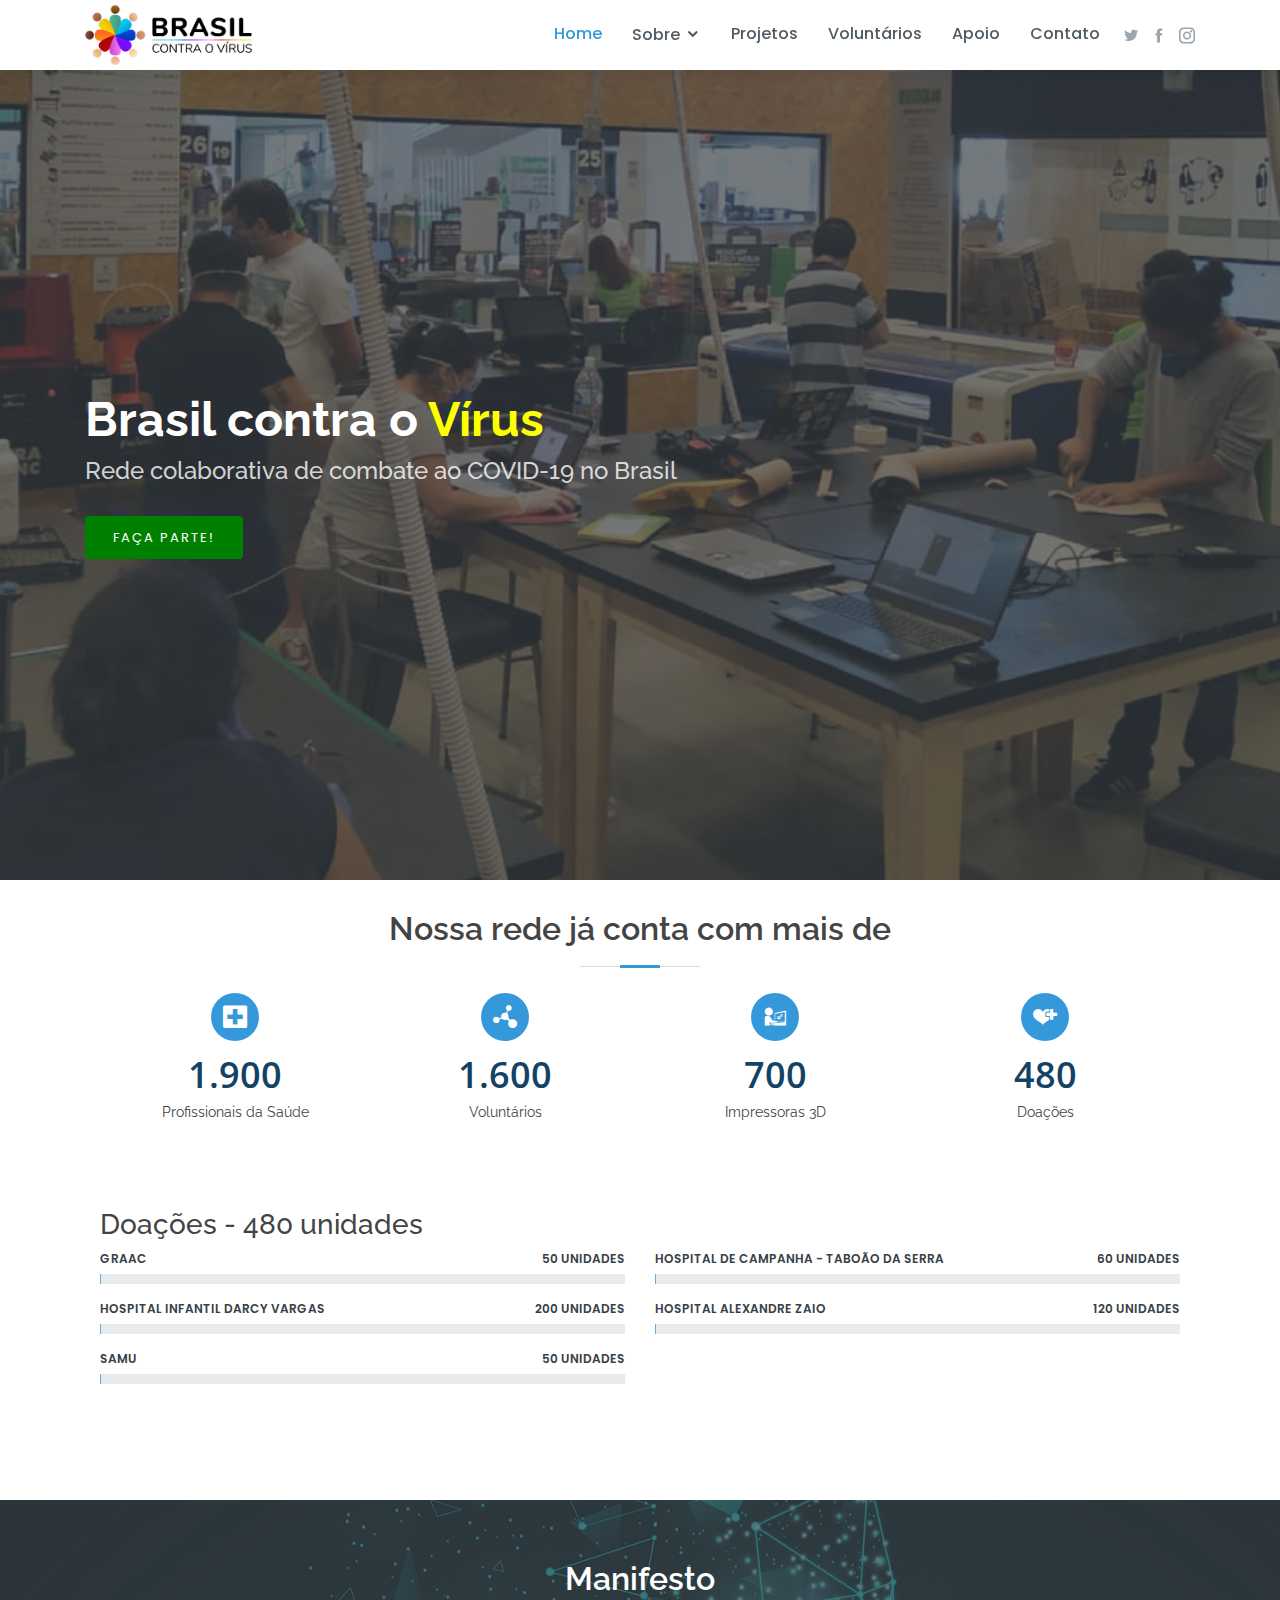
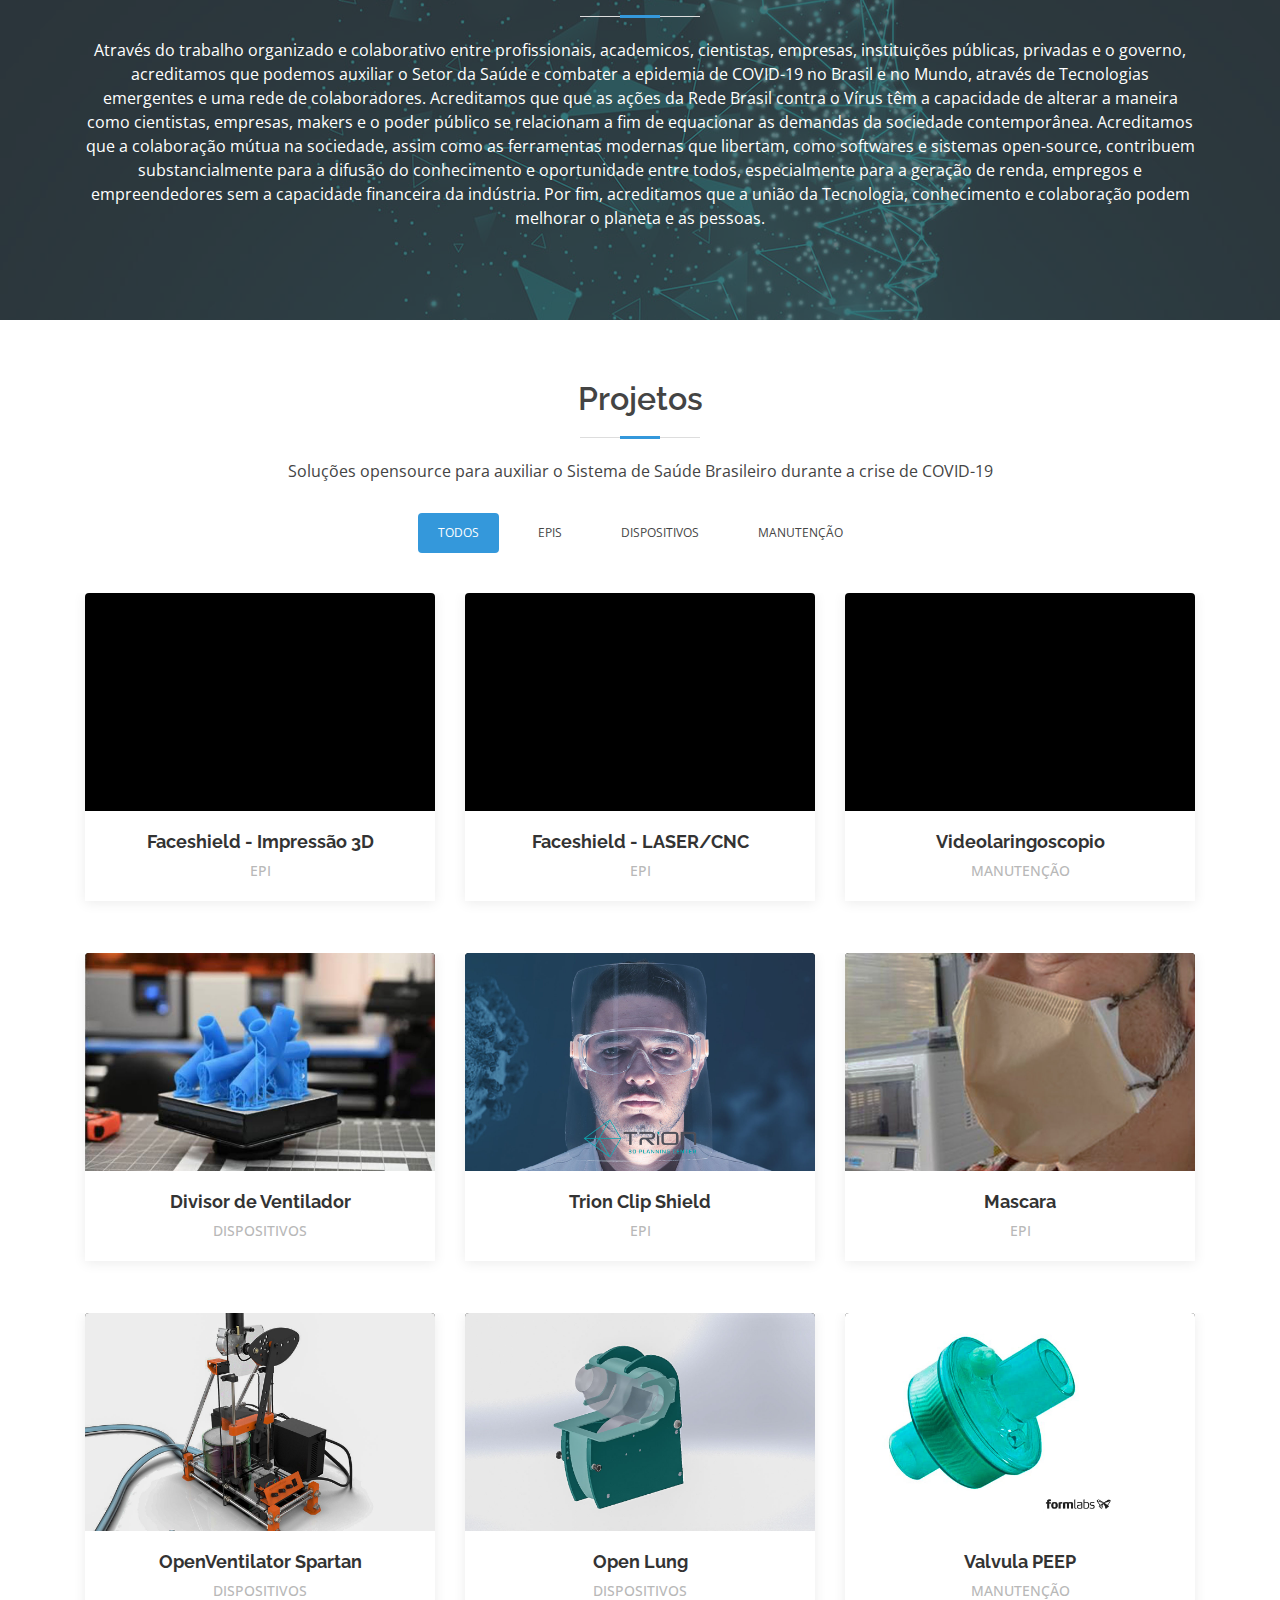
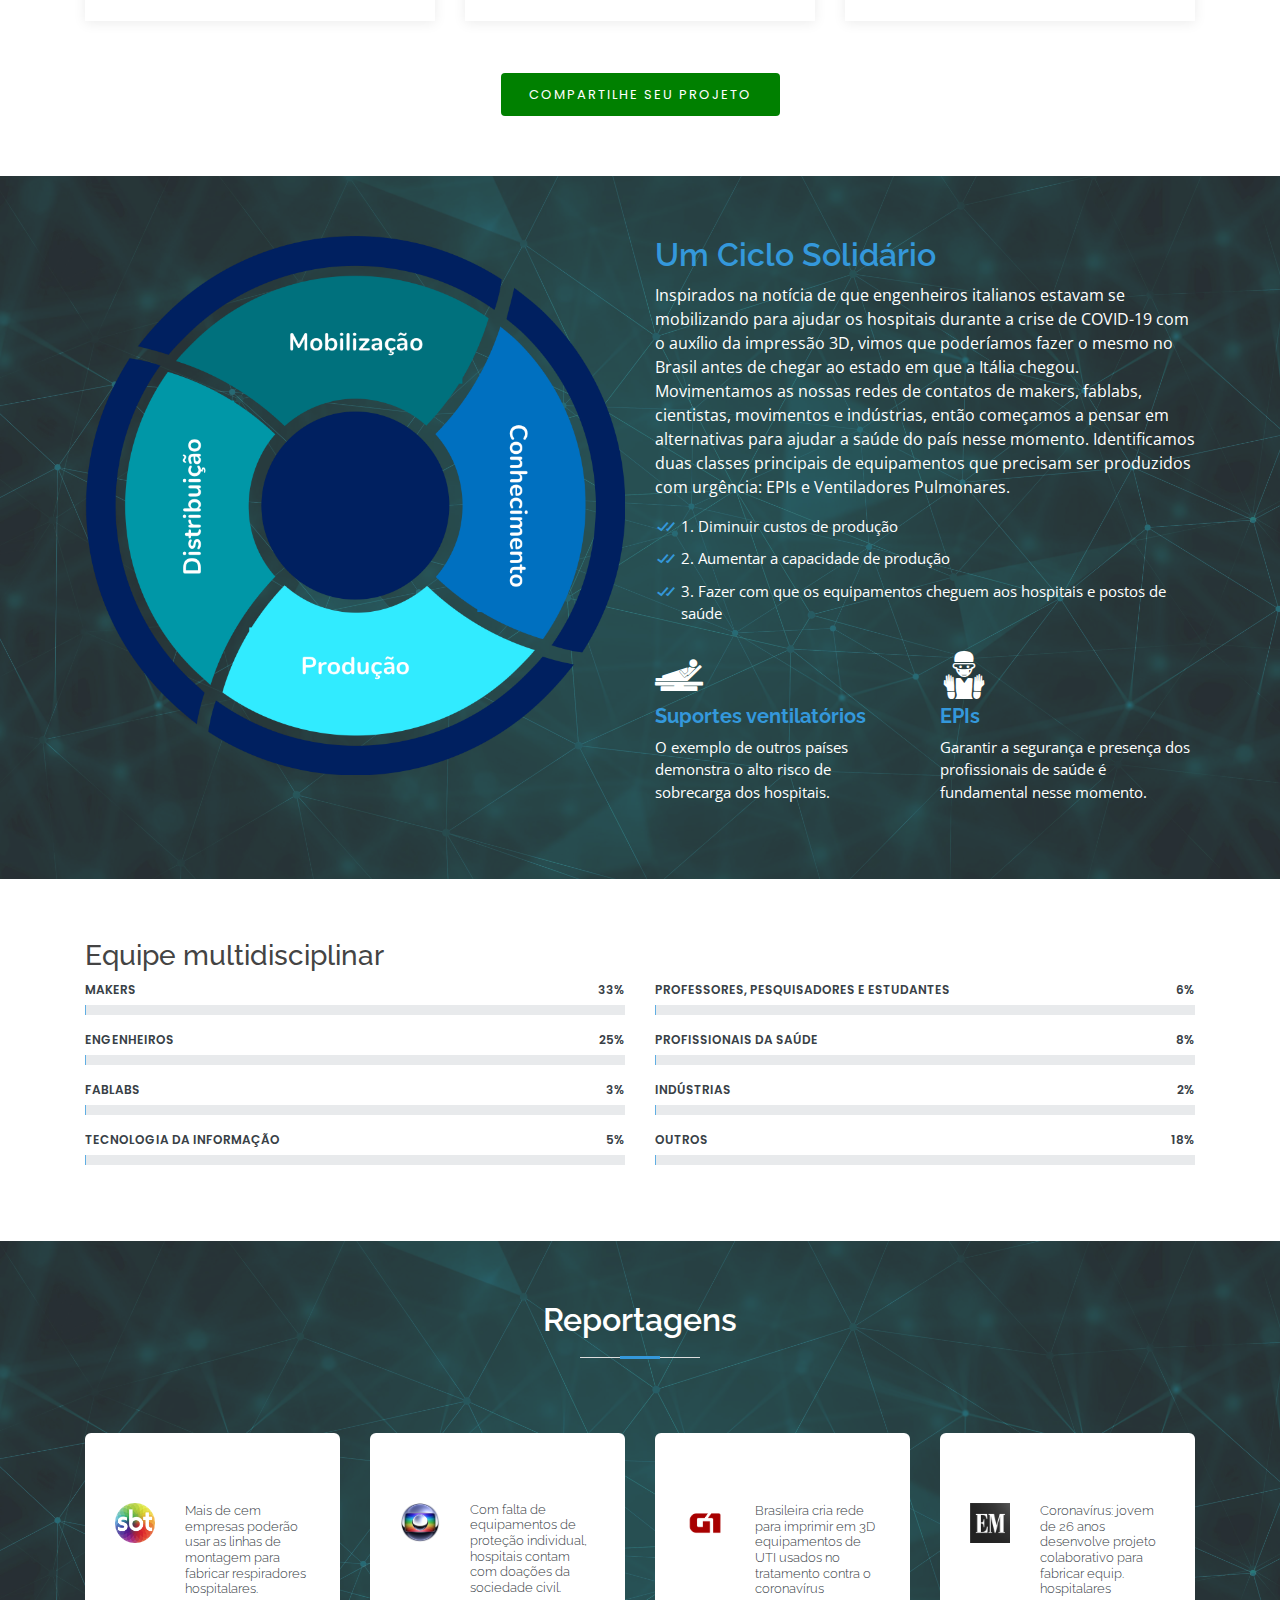
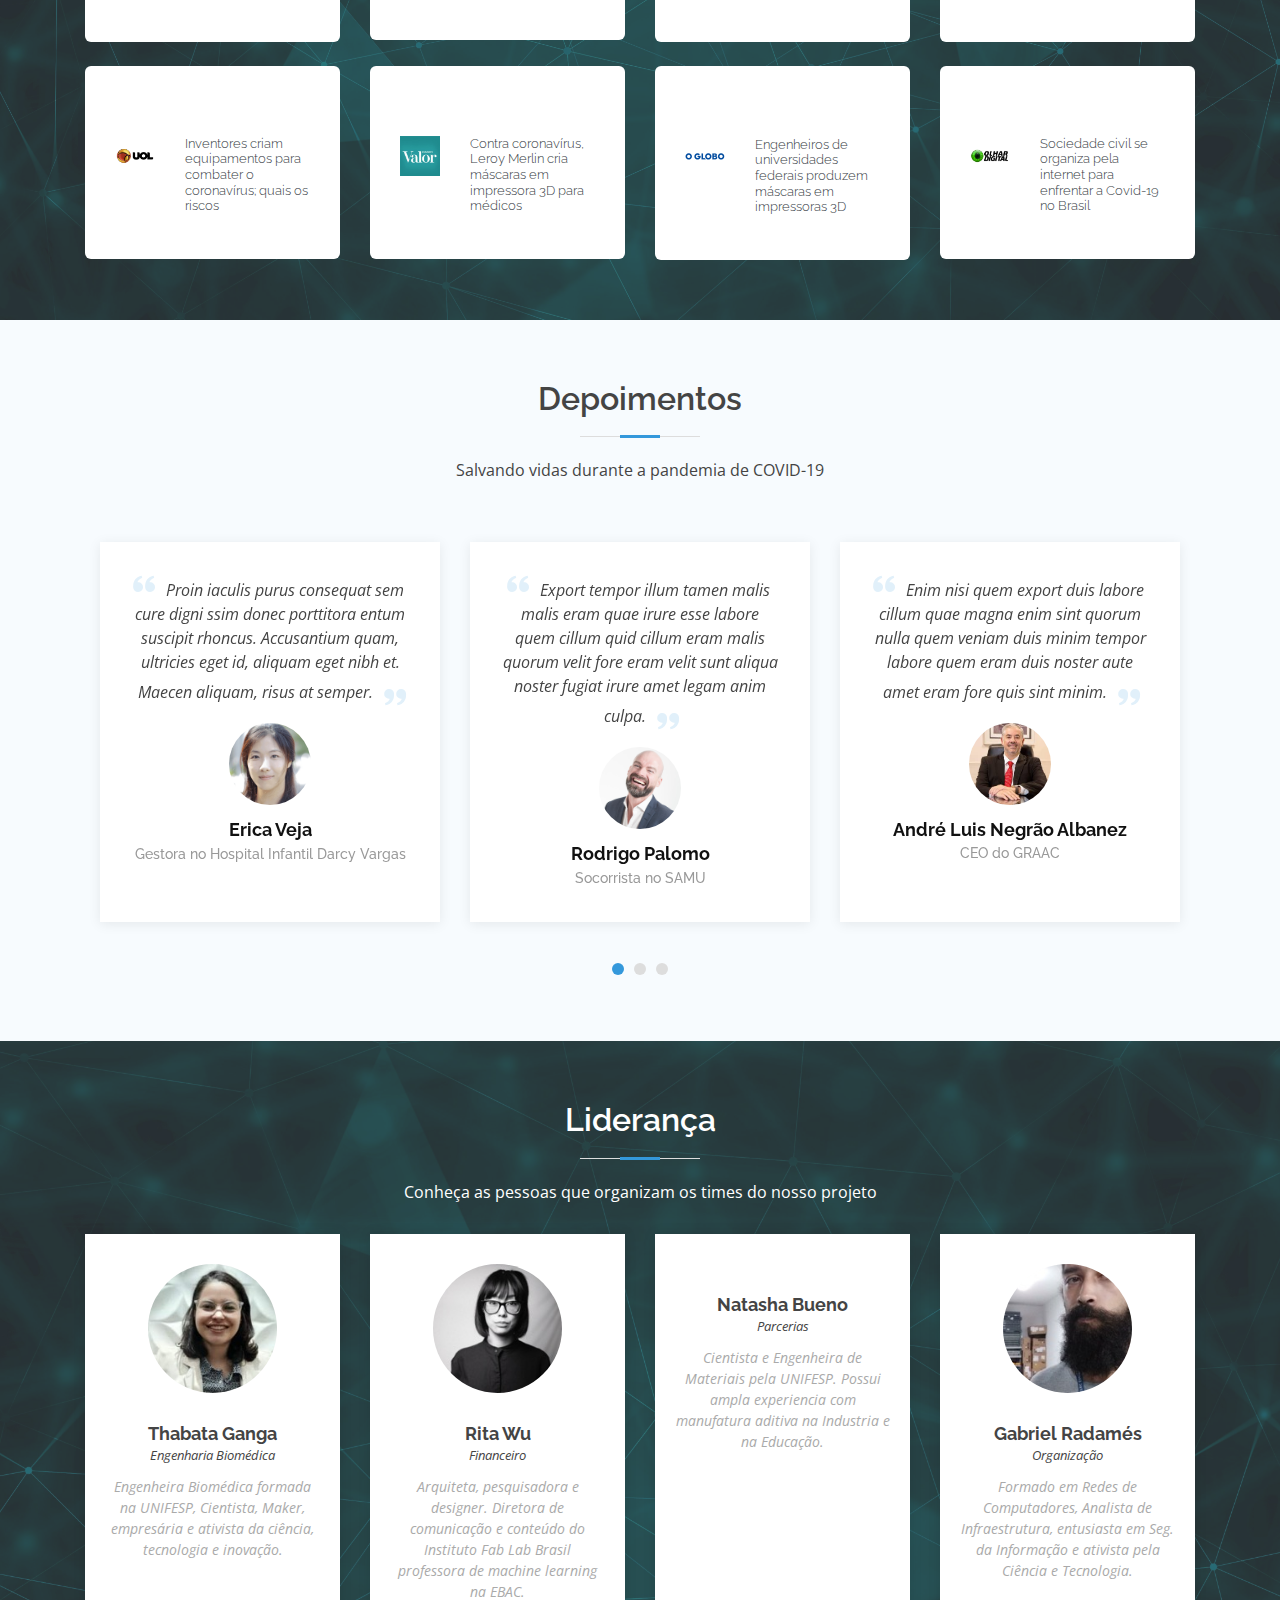
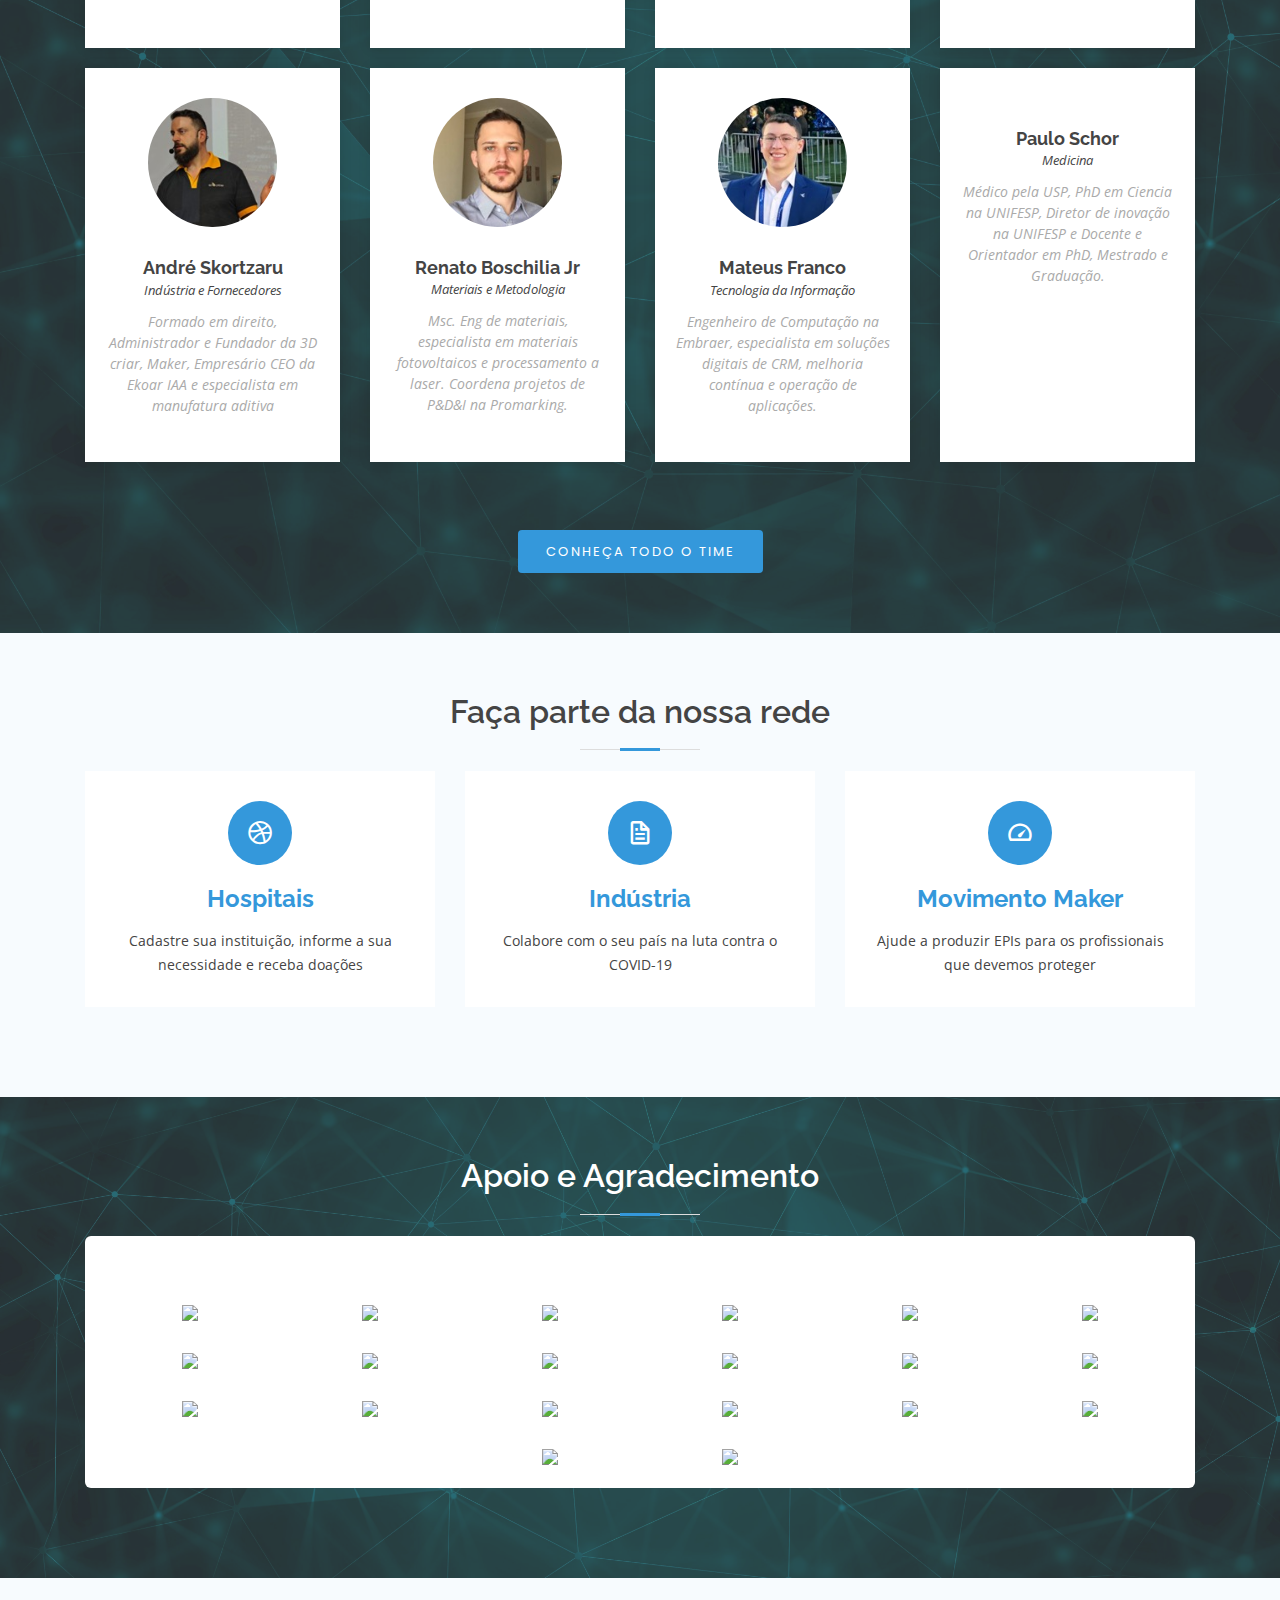
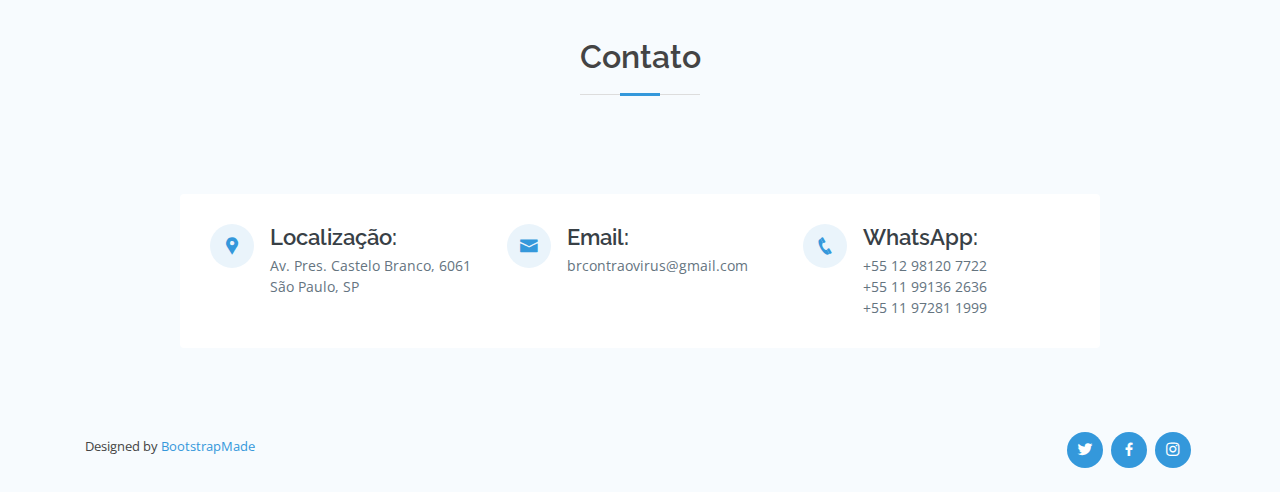
==== commit 20e55b97: "icones" ====
--- a/index.html
+++ b/index.html
@@ -5,7 +5,7 @@
   <meta charset="utf-8">
   <meta content="width=device-width, initial-scale=1.0" name="viewport">
 
-  <title>Lumia Bootstrap Template - Index</title>
+  <title>HOME - Rede Brasil Contra o Vírus</title>
   <meta content="" name="descriptison">
   <meta content="" name="keywords">
 
@@ -99,7 +99,7 @@
 
             <div class="col-lg-3 col-6 mt-5 mt-lg-0">
               <div class="count-box">
-                <i class="icofont-live-support"></i>
+                <i class="icofont-medical-sign"></i>
                 <span data-toggle="counter-up">1.900</span>
                 <p>Profissionais da Saúde</p>
               </div>
@@ -107,7 +107,7 @@
 
             <div class="col-lg-3 col-6">
               <div class="count-box">
-                <i class="icofont-simple-smile"></i>
+                <i class="icofont-atom"></i>
                 <span data-toggle="counter-up">1.600</span>
                 <p>Voluntários</p>
               </div>
@@ -115,7 +115,7 @@
 
             <div class="col-lg-3 col-6">
               <div class="count-box">
-                <i class="icofont-document-folder"></i>
+                <i class="icofont-architecture-alt"></i>
                 <span data-toggle="counter-up">700</span>
                 <p>Impressoras 3D</p>
               </div>
@@ -123,14 +123,71 @@
 
             <div class="col-lg-3 col-6 mt-5 mt-lg-0">
               <div class="count-box">
-                <i class="icofont-users-alt-5"></i>
-                <span data-toggle="counter-up">300</span>
+                <i class="icofont-ui-love-add"></i>
+                <span data-toggle="counter-up">480</span>
                 <p>Doações</p>
               </div>
             </div>
           </div>
         </div>
       </div>
+
+      <section id="skills" class="skills">
+        <div class="container">
+          <h3>Doações - 480 unidades</h3>
+  
+          <div class="row skills-content">
+  
+            <div class="col-lg-6">
+  
+              <div class="progress">
+                <span class="skill">GRAAC <i class="val">50 unidades</i></span>
+                <div class="progress-bar-wrap">
+                  <div class="progress-bar" role="progressbar" aria-valuenow="10" aria-valuemin="0" aria-valuemax="100"></div>
+                </div>
+              </div>
+  
+              <div class="progress">
+                <span class="skill">Hospital Infantil Darcy Vargas <i class="val">200 unidades</i></span>
+                <div class="progress-bar-wrap">
+                  <div class="progress-bar" role="progressbar" aria-valuenow="42" aria-valuemin="0" aria-valuemax="100"></div>
+                </div>
+              </div>
+
+              <div class="progress">
+                <span class="skill">SAMU <i class="val">50 unidades</i></span>
+                <div class="progress-bar-wrap">
+                  <div class="progress-bar" role="progressbar" aria-valuenow="10" aria-valuemin="0" aria-valuemax="100"></div>
+                </div>
+              </div>
+  
+            </div>
+  
+            <div class="col-lg-6">
+  
+              
+  
+              <div class="progress">
+                <span class="skill">Hospital de Campanha - Taboão da Serra <i class="val">60 unidades</i></span>
+                <div class="progress-bar-wrap">
+                  <div class="progress-bar" role="progressbar" aria-valuenow="13" aria-valuemin="0" aria-valuemax="100"></div>
+                </div>
+              </div>
+  
+              <div class="progress">
+                <span class="skill">Hospital Alexandre Zaio<i class="val">120 unidades</i></span>
+                <div class="progress-bar-wrap">
+                  <div class="progress-bar" role="progressbar" aria-valuenow="25" aria-valuemin="0" aria-valuemax="100"></div>
+                </div>
+              </div>
+  
+            </div>
+  
+          </div>
+  
+        </div>
+      </section><!-- End Skills Section -->
+
     </section>
 
     <!-- Fim dos números -->
@@ -183,13 +240,73 @@
           <div class="col-lg-4 col-md-6 portfolio-item filter-app wow fadeInUp">
             <div class="portfolio-wrap">
               <figure>
-                <img src="assets/img/portfolio/faceshield.jpg" class="img-fluid" alt="">
-                <a href="assets/img/portfolio/faceshield.jpg" data-gall="portfolioGallery" class="link-preview venobox" title="Preview"><i class="bx bx-plus"></i></a>
-                <a href="portfolio-details.html" class="link-details" title="More Details"><i class="bx bx-link"></i></a>
+                <img src="assets/img/portfolio/faceshield/faceshield-2.jpg" class="img-fluid" alt="">
+                <a href="assets/img/portfolio/faceshield/faceshield-2.jpg" target="_blank" data-gall="portfolioGallery" class="link-preview venobox" title="Preview"><i class="bx bx-plus"></i></a>
+                <a href="faceshield-3d.html" target="_blank" class="link-details" title="More Details"><i class="bx bx-link"></i></a>
               </figure>
 
               <div class="portfolio-info">
-                <h4><a href="portfolio-details.html">Faceshield</a></h4>
+                <h4><a href="faceshield-3d.html" target="_blank">Faceshield - Impressão 3D</a></h4>
+                <p>EPI</p>
+              </div>
+            </div>
+          </div>
+
+          <div class="col-lg-4 col-md-6 portfolio-item filter-app wow fadeInUp" data-wow-delay="0.2s">
+            <div class="portfolio-wrap">
+              <figure>
+                <img src="assets/img/portfolio/faceshield/faceshield-3.jpg" class="img-fluid" alt="">
+                <a href="assets/img/portfolio/faceshield/faceshield-3.jpg" target="_blank" class="link-preview venobox" data-gall="portfolioGallery" title="Preview"><i class="bx bx-plus"></i></a>
+                <a href="faceshield-laser.html" class="link-details" target="_blank" title="More Details"><i class="bx bx-link"></i></a>
+              </figure>
+
+              <div class="portfolio-info">
+                <h4><a href="faceshield-laser.html" target="_blank">Faceshield - LASER/CNC</a></h4>
+                <p>EPI</p>
+              </div>
+            </div>
+          </div>
+
+          <div class="col-lg-4 col-md-6 portfolio-item filter-web wow fadeInUp" data-wow-delay="0.2s">
+            <div class="portfolio-wrap">
+              <figure>
+                <img src="assets/img/portfolio/videolaringo/videolaringo.jpg" class="img-fluid" alt="">
+                <a href="assets/img/portfolio/videolaringo/videolaringo.jpg" target="_blank" class="link-preview venobox" data-gall="portfolioGallery" title="Preview"><i class="bx bx-plus"></i></a>
+                <a href="videolaringoscopio.html" target="_blank" class="link-details" title="More Details"><i class="bx bx-link"></i></a>
+              </figure>
+
+              <div class="portfolio-info">
+                <h4><a href="videolaringoscopio.html" target="_blank">Videolaringoscopio</a></h4>
+                <p>Manutenção</p>
+              </div>
+            </div>
+          </div>
+
+          <div class="col-lg-4 col-md-6 portfolio-item filter-card wow fadeInUp" data-wow-delay="0.2s">
+            <div class="portfolio-wrap">
+              <figure>
+                <img src="assets/img/portfolio/divisor.jpg" class="img-fluid" alt="">
+                <a href="assets/img/portfolio/divisor.jpg" class="link-preview venobox" data-gall="portfolioGallery" title="Preview"><i class="bx bx-plus"></i></a>
+                <a href="divisor.html" target="_blank" class="link-details" title="More Details"><i class="bx bx-link"></i></a>
+              </figure>
+
+              <div class="portfolio-info">
+                <h4><a href="divisor.html" target="_blank">Divisor de Ventilador</a></h4>
+                <p>Dispositivos</p>
+              </div>
+            </div>
+          </div>
+
+          <div class="col-lg-4 col-md-6 portfolio-item filter-app wow fadeInUp">
+            <div class="portfolio-wrap">
+              <figure>
+                <img src="assets/img/portfolio/trion.jpg" class="img-fluid" alt="">
+                <a href="assets/img/portfolio/trion.jpg" class="link-preview venobox" data-gall="portfolioGallery" title="Preview"><i class="bx bx-plus"></i></a>
+                <a href="trion-clip-shield.html" target="_blank" class="link-details" title="More Details"><i class="bx bx-link"></i></a>
+              </figure>
+
+              <div class="portfolio-info">
+                <h4><a href="trion-clip-shield.html" target="_blank">Trion Clip Shield</a></h4>
                 <p>EPI</p>
               </div>
             </div>
@@ -210,21 +327,6 @@
             </div>
           </div>
 
-          <div class="col-lg-4 col-md-6 portfolio-item filter-web wow fadeInUp" data-wow-delay="0.2s">
-            <div class="portfolio-wrap">
-              <figure>
-                <img src="assets/img/portfolio/videolaringo.jpg" class="img-fluid" alt="">
-                <a href="assets/img/portfolio/videolaringo.jpg" class="link-preview venobox" data-gall="portfolioGallery" title="Preview"><i class="bx bx-plus"></i></a>
-                <a href="portfolio-details.html" class="link-details" title="More Details"><i class="bx bx-link"></i></a>
-              </figure>
-
-              <div class="portfolio-info">
-                <h4><a href="portfolio-details.html">Videolaringoscopio</a></h4>
-                <p>Manutenção</p>
-              </div>
-            </div>
-          </div>
-
           <div class="col-lg-4 col-md-6 portfolio-item filter-card wow fadeInUp">
             <div class="portfolio-wrap">
               <figure>
@@ -255,35 +357,7 @@
             </div>
           </div>
 
-          <div class="col-lg-4 col-md-6 portfolio-item filter-card wow fadeInUp" data-wow-delay="0.2s">
-            <div class="portfolio-wrap">
-              <figure>
-                <img src="assets/img/portfolio/divisor.jpg" class="img-fluid" alt="">
-                <a href="assets/img/portfolio/divisor.jpg" class="link-preview venobox" data-gall="portfolioGallery" title="Preview"><i class="bx bx-plus"></i></a>
-                <a href="portfolio-details.html" class="link-details" title="More Details"><i class="bx bx-link"></i></a>
-              </figure>
-
-              <div class="portfolio-info">
-                <h4><a href="portfolio-details.html">Divisor de Ventilador</a></h4>
-                <p>Dispositivos</p>
-              </div>
-            </div>
-          </div>
-
-          <div class="col-lg-4 col-md-6 portfolio-item filter-app wow fadeInUp">
-            <div class="portfolio-wrap">
-              <figure>
-                <img src="assets/img/portfolio/trion.jpg" class="img-fluid" alt="">
-                <a href="assets/img/portfolio/trion.jpg" class="link-preview venobox" data-gall="portfolioGallery" title="Preview"><i class="bx bx-plus"></i></a>
-                <a href="portfolio-details.html" class="link-details" title="More Details"><i class="bx bx-link"></i></a>
-              </figure>
-
-              <div class="portfolio-info">
-                <h4><a href="portfolio-details.html">Trion Clip Shield</a></h4>
-                <p>EPI</p>
-              </div>
-            </div>
-          </div>
+          
 
           <div class="col-lg-4 col-md-6 portfolio-item filter-web wow fadeInUp" data-wow-delay="0.1s">
             <div class="portfolio-wrap">
@@ -300,22 +374,9 @@
             </div>
           </div>
 
-          <div class="col-lg-4 col-md-6 portfolio-item filter-web wow fadeInUp" data-wow-delay="0.2s">
-            <div class="portfolio-wrap">
-              <figure>
-                <img src="assets/img/portfolio/venturi.jpg" class="img-fluid" alt="">
-                <a href="assets/img/portfolio/venturi.jpg" class="link-preview venobox" data-gall="portfolioGallery" title="Preview"><i class="bx bx-plus"></i></a>
-                <a href="portfolio-details.html" class="link-details" title="More Details"><i class="bx bx-link"></i></a>
-              </figure>
-
-              <div class="portfolio-info">
-                <h4><a href="portfolio-details.html">Valvula de Venturi</a></h4>
-                <p>Manutenção</p>
-              </div>
-            </div>
-          </div>
-
-        </div>
+        </div>
+
+        <a href="#" class="btn-get-started scrollto">Compartilhe seu projeto</a>
 
       </div>
     </section><!-- End Portfolio Section -->
@@ -343,12 +404,12 @@
             </ul>
             <div class="row icon-boxes">
               <div class="col-md-6">
-                <i class="bx bx-receipt"></i>
+                <i class="icofont-icu"></i>
                 <h4>Suportes ventilatórios</h4>
                 <p>O exemplo de outros países demonstra o alto risco de sobrecarga dos hospitais.</p>
               </div>
               <div class="col-md-6 mt-4 mt-md-0">
-                <i class="bx bx-cube-alt"></i>
+                <i class="icofont-surgeon"></i>
                 <h4>EPIs</h4>
                 <p>Garantir a segurança e presença dos profissionais de saúde é fundamental nesse momento.</p>
               </div>
@@ -551,6 +612,17 @@
           <div class="testimonial-item">
             <p>
               <i class="bx bxs-quote-alt-left quote-icon-left"></i>
+              Proin iaculis purus consequat sem cure digni ssim donec porttitora entum suscipit rhoncus. Accusantium quam, ultricies eget id, aliquam eget nibh et. Maecen aliquam, risus at semper.
+              <i class="bx bxs-quote-alt-right quote-icon-right"></i>
+            </p>
+            <img src="assets/img/testimonials/andreteixeira.jpeg" class="testimonial-img" alt="">
+            <h3>André Teixeira</h3>
+            <h4>Psicologo no Hospital Alexandre Zaio</h4>
+          </div>
+
+          <div class="testimonial-item">
+            <p>
+              <i class="bx bxs-quote-alt-left quote-icon-left"></i>
               Fugiat enim eram quae cillum dolore dolor amet nulla culpa multos export minim fugiat minim velit minim dolor enim duis veniam ipsum anim magna sunt elit fore quem dolore labore illum veniam.
               <i class="bx bxs-quote-alt-right quote-icon-right"></i>
             </p>
@@ -596,29 +668,40 @@
         </div>
 
         <div class="row">
-          <div class="col-lg-4 col-md-6 d-flex align-items-stretch">
+          <div class="col-lg-3 col-md-6 d-flex align-items-stretch">
             <div class="member">
               <img src="assets/img/team/thabata.jpg" alt="">
               <h4>Thabata Ganga</h4>
-              <span>Secretária Executiva</span>
+              <span>Engenharia Biomédica</span>
               <p>
                 Engenheira Biomédica formada na UNIFESP, Cientista, Maker, empresária e ativista da ciência, tecnologia e inovação.
               </p>
             </div>
           </div>
 
-          <div class="col-lg-4 col-md-6 d-flex align-items-stretch">
+          <div class="col-lg-3 col-md-6 d-flex align-items-stretch">
             <div class="member">
-              <img src="assets/img/team/andre.jpg" alt="">
-              <h4>André Skortzaru</h4>
-              <span>Indústria e Articulação</span>
+              <img src="assets/img/team/rita.jpg" alt="">
+              <h4>Rita Wu</h4>
+              <span>Financeiro</span>
               <p>
-                Formado em direito, Administrador e Fundador da 3D criar, Maker, Empresário CEO da Ekoar IAA e especialista em manufatura aditiva
+                Arquiteta, pesquisadora e designer. Diretora de comunicação e conteúdo do Instituto Fab Lab Brasil professora de machine learning na EBAC.
               </p>
             </div>
           </div>
 
-          <div class="col-lg-4 col-md-6 d-flex align-items-stretch">
+          <div class="col-lg-3 col-md-6 d-flex align-items-stretch">
+            <div class="member">
+              <img src="assets/img/team/natasha.jpeg" alt="">
+              <h4>Natasha Bueno</h4>
+              <span>Parcerias</span>
+              <p>
+                Cientista e Engenheira de Materiais pela UNIFESP. Possui ampla experiencia com manufatura aditiva na Industria e na Educação.
+              </p>
+            </div>
+          </div>
+
+          <div class="col-lg-3 col-md-6 d-flex align-items-stretch">
             <div class="member">
               <img src="assets/img/team/gabriel.jpg" alt="">
               <h4>Gabriel Radamés</h4>
@@ -629,18 +712,18 @@
             </div>
           </div>
 
-          <div class="col-lg-4 col-md-6 d-flex align-items-stretch">
+          <div class="col-lg-3 col-md-6 d-flex align-items-stretch">
             <div class="member">
-              <img src="assets/img/team/rita.jpg" alt="">
-              <h4>Rita Wu</h4>
-              <span>Financeiro</span>
+              <img src="assets/img/team/andre.jpg" alt="">
+              <h4>André Skortzaru</h4>
+              <span>Indústria e Fornecedores</span>
               <p>
-                Arquiteta, pesquisadora e designer. Diretora de comunicação e conteúdo do Instituto Fab Lab Brasil professora de machine learning na EBAC.
+                Formado em direito, Administrador e Fundador da 3D criar, Maker, Empresário CEO da Ekoar IAA e especialista em manufatura aditiva
               </p>
             </div>
           </div>
 
-          <div class="col-lg-4 col-md-6 d-flex align-items-stretch">
+          <div class="col-lg-3 col-md-6 d-flex align-items-stretch">
             <div class="member">
               <img src="assets/img/team/renato.jpg" alt="">
               <h4>Renato Boschilia Jr</h4>
@@ -652,7 +735,7 @@
             </div>
           </div>
 
-          <div class="col-lg-4 col-md-6 d-flex align-items-stretch">
+          <div class="col-lg-3 col-md-6 d-flex align-items-stretch">
             <div class="member">
               <img src="assets/img/team/mateus.jpg" alt="">
               <h4>Mateus Franco</h4>
@@ -664,13 +747,27 @@
             </div>
           </div>
 
-        </div>
+          <div class="col-lg-3 col-md-6 d-flex align-items-stretch">
+            <div class="member">
+              <img src="assets/img/team/paulo.png" alt="">
+              <h4>Paulo Schor</h4>
+              <span>Medicina</span>
+              <p>
+                Médico pela USP, PhD em Ciencia na UNIFESP, Diretor de inovação na UNIFESP e Docente e Orientador em PhD, Mestrado e Graduação.
+              </p>
+              
+            </div>
+          </div>
+
+        </div>
+        <br><br>
+        <a href="time.html" class="btn-get-started scrollto">Conheça todo o time</a>
 
       </div>
     </section><!-- End Team Section -->
 
     <!-- ======= Voluntarios ======= -->
-    <section id="voluntarios" class="what-we-do contact section-bg">
+    <section id="voluntarios" class="voluntarios contact section-bg">
       <div class="container">
 
         <div class="section-title">
@@ -710,48 +807,73 @@
     <section id="apoio" class="apoio section-bg">
       <div class="container">
         <div class="section-title">
-          <h2>Apoio</h2>
+          <h2>Apoio e Agradecimento</h2>
 
           <div class = "board">
 
             <div class="row">
-              <div class="col-md-3 mt-4">
-                <img src="assets/img/midia/sbt.png" class="logom">
-              </div>
-              <div class="col-md-3 mt-4">
-                <img src="assets/img/midia/sbt.png" class="logom">
-              </div>
-              <div class="col-md-3 mt-4">
-                <img src="assets/img/midia/sbt.png" class="logom">
-              </div>
-              <div class="col-md-3 mt-4">
-                <img src="assets/img/midia/sbt.png" class="logom">
-              </div>
-              <div class="col-md-3 mt-4">
-                <img src="assets/img/midia/sbt.png" class="logom">
-              </div>
-              <div class="col-md-3 mt-4">
-                <img src="assets/img/midia/sbt.png" class="logom">
-              </div>
-              <div class="col-md-3 mt-4">
-                <img src="assets/img/midia/sbt.png" class="logom">
-              </div>
-              <div class="col-md-3 mt-4">
-                <img src="assets/img/midia/sbt.png" class="logom">
-              </div>
-              <div class="col-md-3 mt-4">
-                <img src="assets/img/midia/sbt.png" class="logom">
-              </div>
-              <div class="col-md-3 mt-4">
-                <img src="assets/img/midia/sbt.png" class="logom">
-              </div>
-              <div class="col-md-3 mt-4">
-                <img src="assets/img/midia/sbt.png" class="logom">
-              </div>
-              <div class="col-md-3 mt-4">
-                <img src="assets/img/midia/sbt.png" class="logom">
-              </div>
-              
+              <div class="col-md-2 mt-4">
+                <img src="assets/img/apoio/UNIFESP.png" class="logom">
+              </div>
+              <div class="col-md-2 mt-4">
+                <img src="assets/img/apoio/medhacker.jpg" class="logom">
+              </div>
+              <div class="col-md-2 mt-4">
+                <img src="assets/img/apoio/unicamp.png" class="logom">
+              </div>
+              <div class="col-md-2 mt-4">
+                <img src="assets/img/apoio/biofabris.png" class="logom">
+              </div>
+              <div class="col-md-2 mt-4">
+                <img src="assets/img/apoio/unifenas.png" class="logom">
+              </div>
+              <div class="col-md-2 mt-4">
+                <img src="assets/img/apoio/abnt.png" class="logom">
+              </div>
+              <div class="col-md-2 mt-4">
+                <img src="assets/img/apoio/ifce.png" class="logom">
+              </div>
+              <div class="col-md-2 mt-4">
+                <img src="assets/img/apoio/ufg.png" class="logom">
+              </div>
+              <div class="col-md-2 mt-4">
+                <img src="assets/img/apoio/sindpd.jpg" class="logom">
+              </div>
+              <div class="col-md-2 mt-4">
+                <img src="assets/img/apoio/hsp.png" class="logom">
+              </div>
+              <div class="col-md-2 mt-4">
+                <img src="assets/img/apoio/graac.png" class="logom">
+              </div>
+              <div class="col-md-2 mt-4">
+                <img src="assets/img/apoio/leroy.png" class="logom">
+              </div>
+              <div class="col-md-2 mt-4">
+                <img src="assets/img/apoio/salesforce.jpg" class="logom">
+              </div>
+              <div class="col-md-2 mt-4">
+                <img src="assets/img/apoio/fablab.png" class="logom">
+              </div> 
+               <div class="col-md-2 mt-4">
+                <img src="assets/img/apoio/mcoc.png" class="logom">
+              </div>
+              <div class="col-md-2 mt-4">
+                <img src="assets/img/apoio/uc.png" class="logom">
+              </div>   
+              <div class="col-md-2 mt-4">
+                <img src="assets/img/apoio/renil.jpg" class="logom">
+              </div>
+              <div class="col-md-2 mt-4">
+                <img src="assets/img/apoio/click limpeza.jpg" class="logom">
+              </div>  
+              <div class="col-md-2 mt-4"></div>
+              <div class="col-md-2 mt-4"></div>
+              <div class="col-md-2 mt-4">
+                <img src="assets/img/apoio/agits.png" class="logom">
+              </div>  
+              <div class="col-md-2 mt-4">
+                <img src="assets/img/apoio/netes.jpg" class="logom">
+              </div>      
             </div>
 
           </div>
@@ -778,7 +900,7 @@
                 <div class="col-lg-4 info">
                   <i class="icofont-google-map"></i>
                   <h4>Localização:</h4>
-                  <p>Av. Castelo Branco, 6061<br>São Paulo, SP</p>
+                  <p>Av. Pres. Castelo Branco, 6061<br>São Paulo, SP</p>
                 </div>
 
                 <div class="col-lg-4 info mt-4 mt-lg-0">
--- a/assets/css/style.css
+++ b/assets/css/style.css
@@ -503,9 +503,6 @@
   position: relative;
 }
 
-
-
-
 /*--------------------------------------------------------------
 # What We Do
 --------------------------------------------------------------*/
@@ -517,6 +514,62 @@
 }
 
 .what-we-do .icon-box .icon {
+  margin: 0 auto;
+  width: 64px;
+  height: 64px;
+  background: #eaf4fb;
+  border-radius: 50px;
+  display: flex;
+  align-items: center;
+  justify-content: center;
+  margin-bottom: 20px;
+  transition: ease-in-out 0.3s;
+}
+
+.what-we-do .icon-box .icon i {
+  color: #3498db;
+  font-size: 28px;
+}
+
+.what-we-do .icon-box h4 {
+  font-weight: 700;
+  margin-bottom: 15px;
+  font-size: 24px;
+}
+
+.what-we-do .icon-box h4 a {
+  color: #384046;
+  transition: ease-in-out 0.3s;
+}
+
+.what-we-do .icon-box p {
+  line-height: 24px;
+  font-size: 14px;
+  margin-bottom: 0;
+}
+
+.what-we-do .icon-box:hover {
+  border-color: #fff;
+  box-shadow: 0px 0 25px 0 rgba(0, 0, 0, 0.1);
+}
+
+.what-we-do .icon-box:hover h4 a, .what-we-do .icon-box:hover .icon i {
+  color: #3498db;
+}
+
+
+
+/*--------------------------------------------------------------
+# Voluntários
+--------------------------------------------------------------*/
+.voluntarios .icon-box {
+  text-align: center;
+  padding: 30px 20px;
+  transition: all ease-in-out 0.3s;
+  background: #fff;
+}
+
+.voluntarios .icon-box .icon {
   margin: 0 auto;
   width: 64px;
   height: 64px;
@@ -530,36 +583,36 @@
   position: relative;
 }
 
-.what-we-do .icon-box .icon i {
+.voluntarios .icon-box .icon i {
   color: white;
   font-size: 28px;
 }
 
-.what-we-do .icon-box h4 {
+.voluntarios .icon-box h4 {
   font-weight: 700;
   margin-bottom: 15px;
   font-size: 24px;
 }
 
-.what-we-do .icon-box h4 a {
+.voluntarios .icon-box h4 a {
   color: #3498db;
   transition: ease-in-out 0.3s;
 }
 
-.what-we-do .icon-box p {
+.voluntarios .icon-box p {
   line-height: 24px;
   font-size: 14px;
   margin-bottom: 0;
 }
 
-.what-we-do .icon-box:hover {
+.voluntarios .icon-box:hover {
   border-color: #fff;
   box-shadow: 0px 0 25px 0 rgba(0, 0, 0, 0.1);
   
 }
 
 
-.what-we-do .hospital:hover {
+.voluntarios .hospital:hover {
   border-color: #fff;
   box-shadow: 0px 0 25px 0 rgba(0, 0, 0, 0.1);
   background: url("../img/voluntarios/hospital.jpeg") center center;
@@ -567,7 +620,7 @@
   position: relative;
 }
 
-.what-we-do .hospital:hover:before {
+.voluntarios .hospital:hover:before {
   content: "";
   background: rgba(56, 64, 70, 0.7);
   position: absolute;
@@ -577,7 +630,7 @@
   right: 0;
 }
 
-.what-we-do .industria:hover {
+.voluntarios .industria:hover {
   border-color: #fff;
   box-shadow: 0px 0 25px 0 rgba(0, 0, 0, 0.1);
   background: url("../img/voluntarios/industria.jpeg") center center;
@@ -585,7 +638,7 @@
   position: relative;
 }
 
-.what-we-do .industria:hover:before {
+.voluntarios .industria:hover:before {
   content: "";
   background: rgba(56, 64, 70, 0.7);
   position: absolute;
@@ -595,7 +648,7 @@
   right: 0;
 }
 
-.what-we-do .maker:hover {
+.voluntarios .maker:hover {
   border-color: #fff;
   box-shadow: 0px 0 25px 0 rgba(0, 0, 0, 0.1);
   background: url("../img/voluntarios/maker.jpg") center center;
@@ -603,7 +656,7 @@
   position: relative;
 }
 
-.what-we-do .maker:hover:before {
+.voluntarios .maker:hover:before {
   content: "";
   background: rgba(56, 64, 70, 0.7);
   position: absolute;
@@ -613,17 +666,17 @@
   right: 0;
 }
 
-.what-we-do .icon-box:hover h4 a {
+.voluntarios .icon-box:hover h4 a {
   color: white;
   position: relative;
 }
 
-.what-we-do .icon-box:hover .icon i {
+.voluntarios .icon-box:hover .icon i {
   color: white;
   position: relative;
 }
 
-.what-we-do .icon-box:hover p{
+.voluntarios .icon-box:hover p{
   color: white;
   position: relative;
 }
@@ -650,11 +703,11 @@
 }
 
 .about h3{
-  color: white;
+  color: #3498db;
 }
 
 .about h4{
-  color: white;
+  color: #3498db;
 }
 
 .about li{
@@ -708,7 +761,7 @@
 
 .about .icon-boxes i {
   font-size: 48px;
-  color: #3498db;
+  color: white;
 }
 
 .about .icon-boxes p {
@@ -930,9 +983,10 @@
   color: #3498db;
 }
 .apoio .logom{
-  width: 40px;
-  position: relative;
-  top: 40px;
+  width: 90px;
+  position: relative;
+  top: 10px;
+  height: relative;
 }
 
 /*--------------------------------------------------------------
@@ -940,6 +994,21 @@
 --------------------------------------------------------------*/
 .portfolio {
   padding: 60px 0;
+  text-align: center;
+}
+
+.portfolio .btn-get-started {
+  font-family: "Poppins", sans-serif;
+  font-weight: 400;
+  font-size: 13px;
+  letter-spacing: 2px;
+  display: inline-block;
+  padding: 12px 28px;
+  border-radius: 4px;
+  transition: ease-in-out 0.3s;
+  color: #fff;
+  background: green;
+  text-transform: uppercase;
 }
 
 .portfolio #portfolio-flters {
@@ -1172,6 +1241,22 @@
 .team{
   background: url("../img/bg_ciclo.jpg") center center;
   background-size: cover;
+  position: relative;
+  text-align: center;
+}
+
+.team .btn-get-started {
+  font-family: "Poppins", sans-serif;
+  font-weight: 400;
+  font-size: 13px;
+  letter-spacing: 2px;
+  display: inline-block;
+  padding: 12px 28px;
+  border-radius: 4px;
+  transition: ease-in-out 0.3s;
+  color: #fff;
+  background: #3498db;
+  text-transform: uppercase;
   position: relative;
 }
 
@@ -1437,6 +1522,7 @@
 /*--------------------------------------------------------------
 # Portfolio Details
 --------------------------------------------------------------*/
+
 .portfolio-details {
   padding-top: 0;
 }
